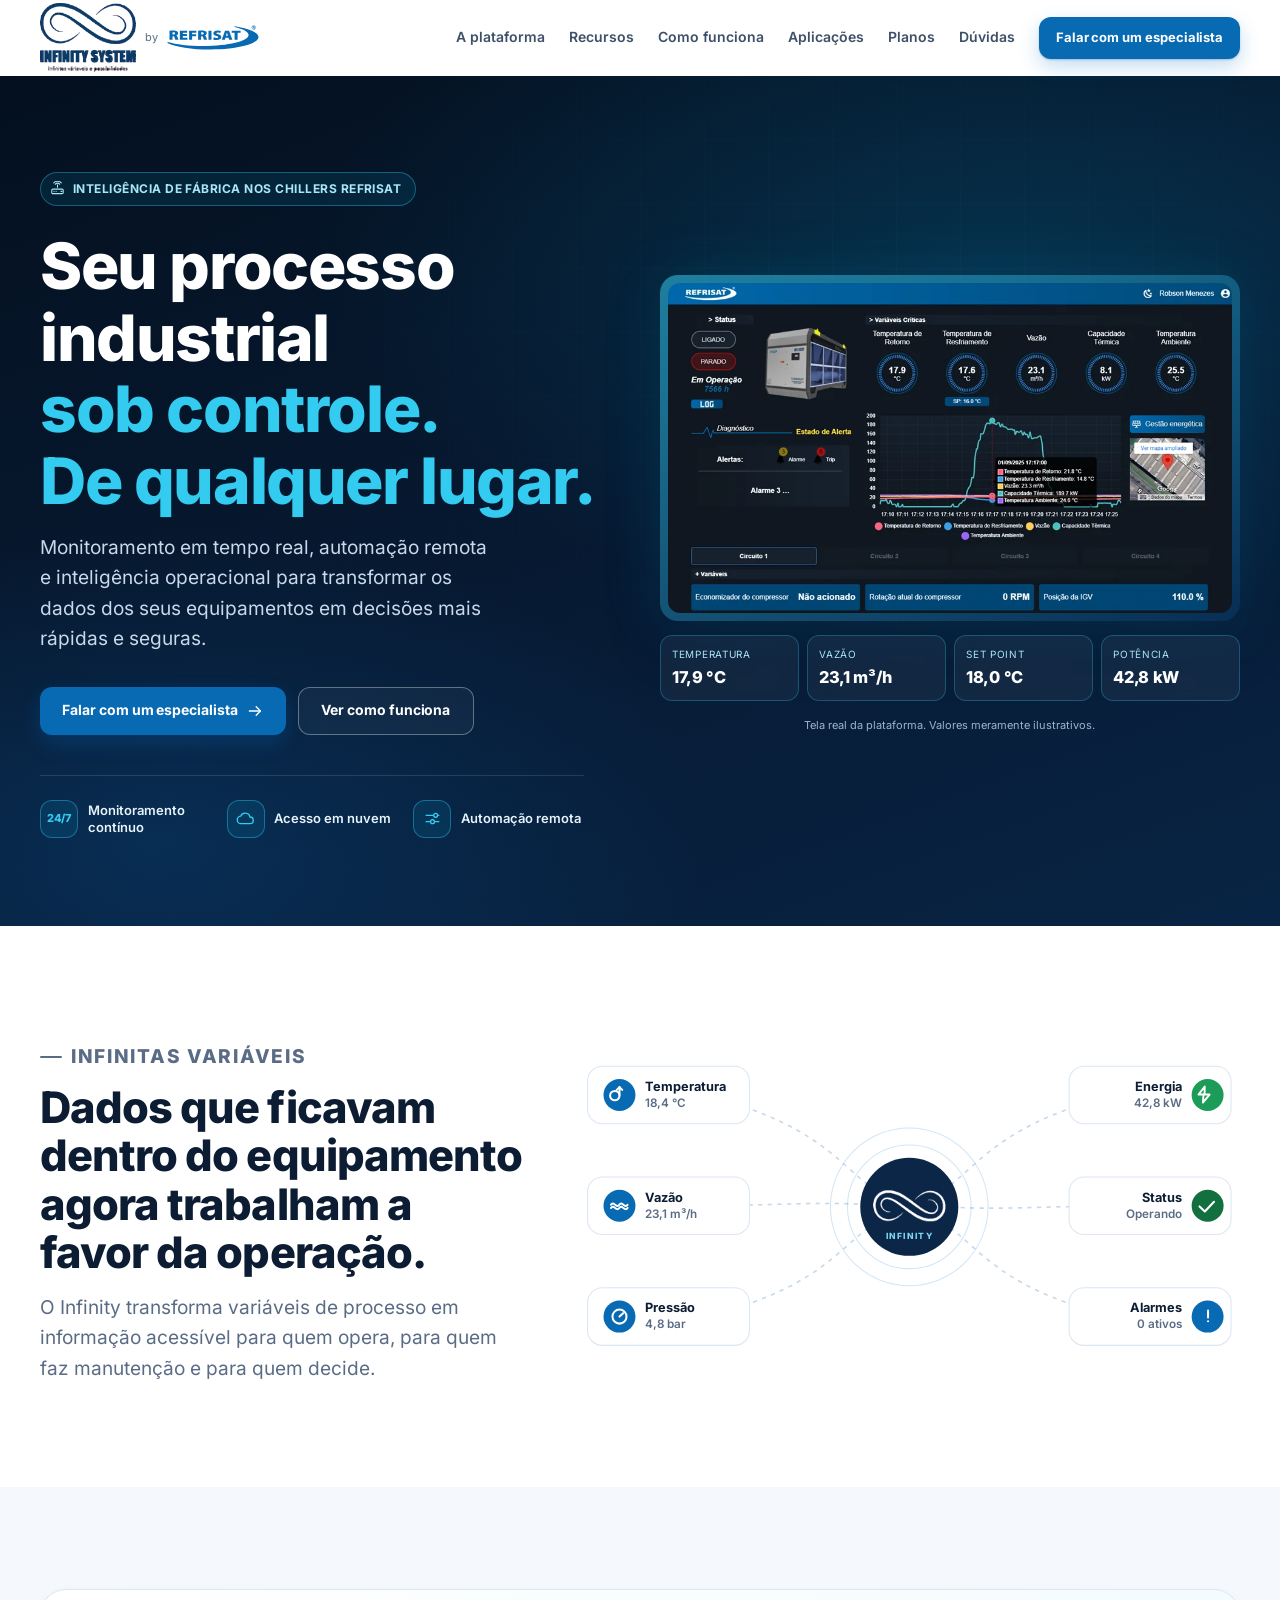
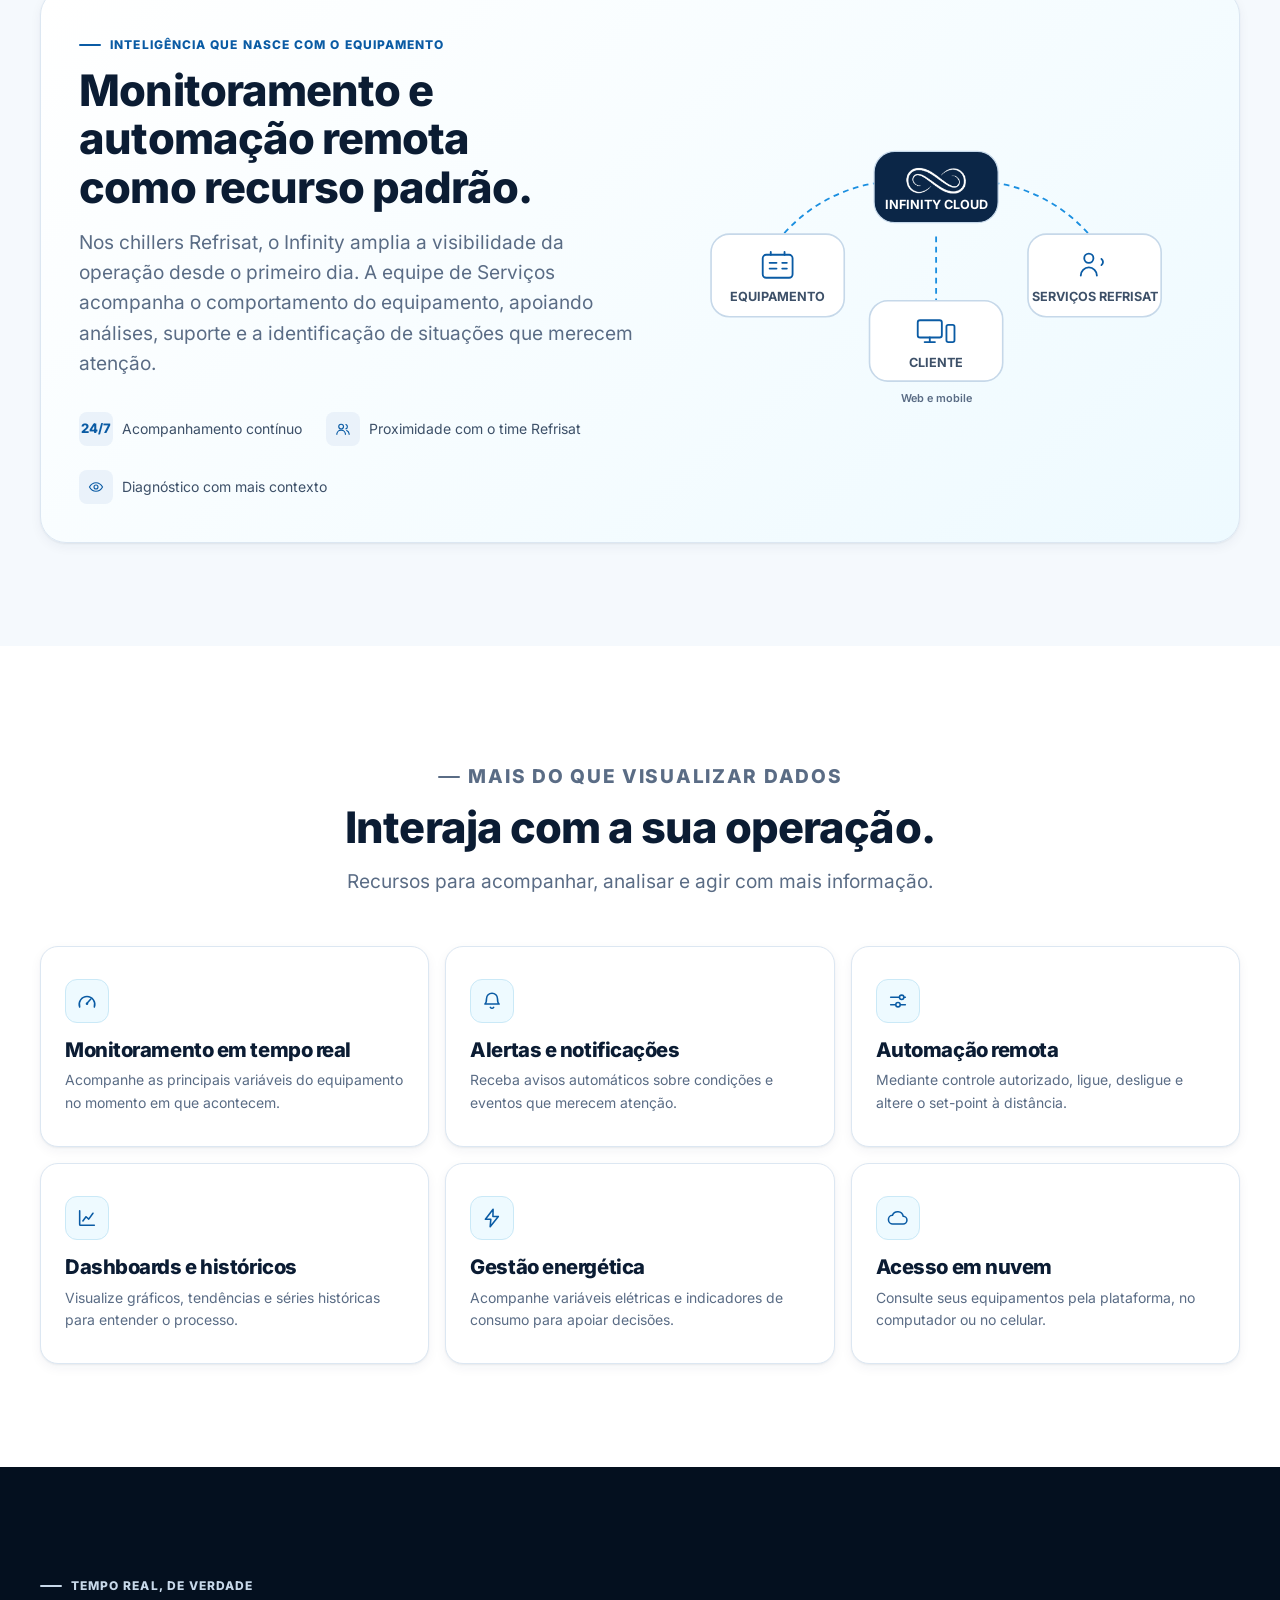
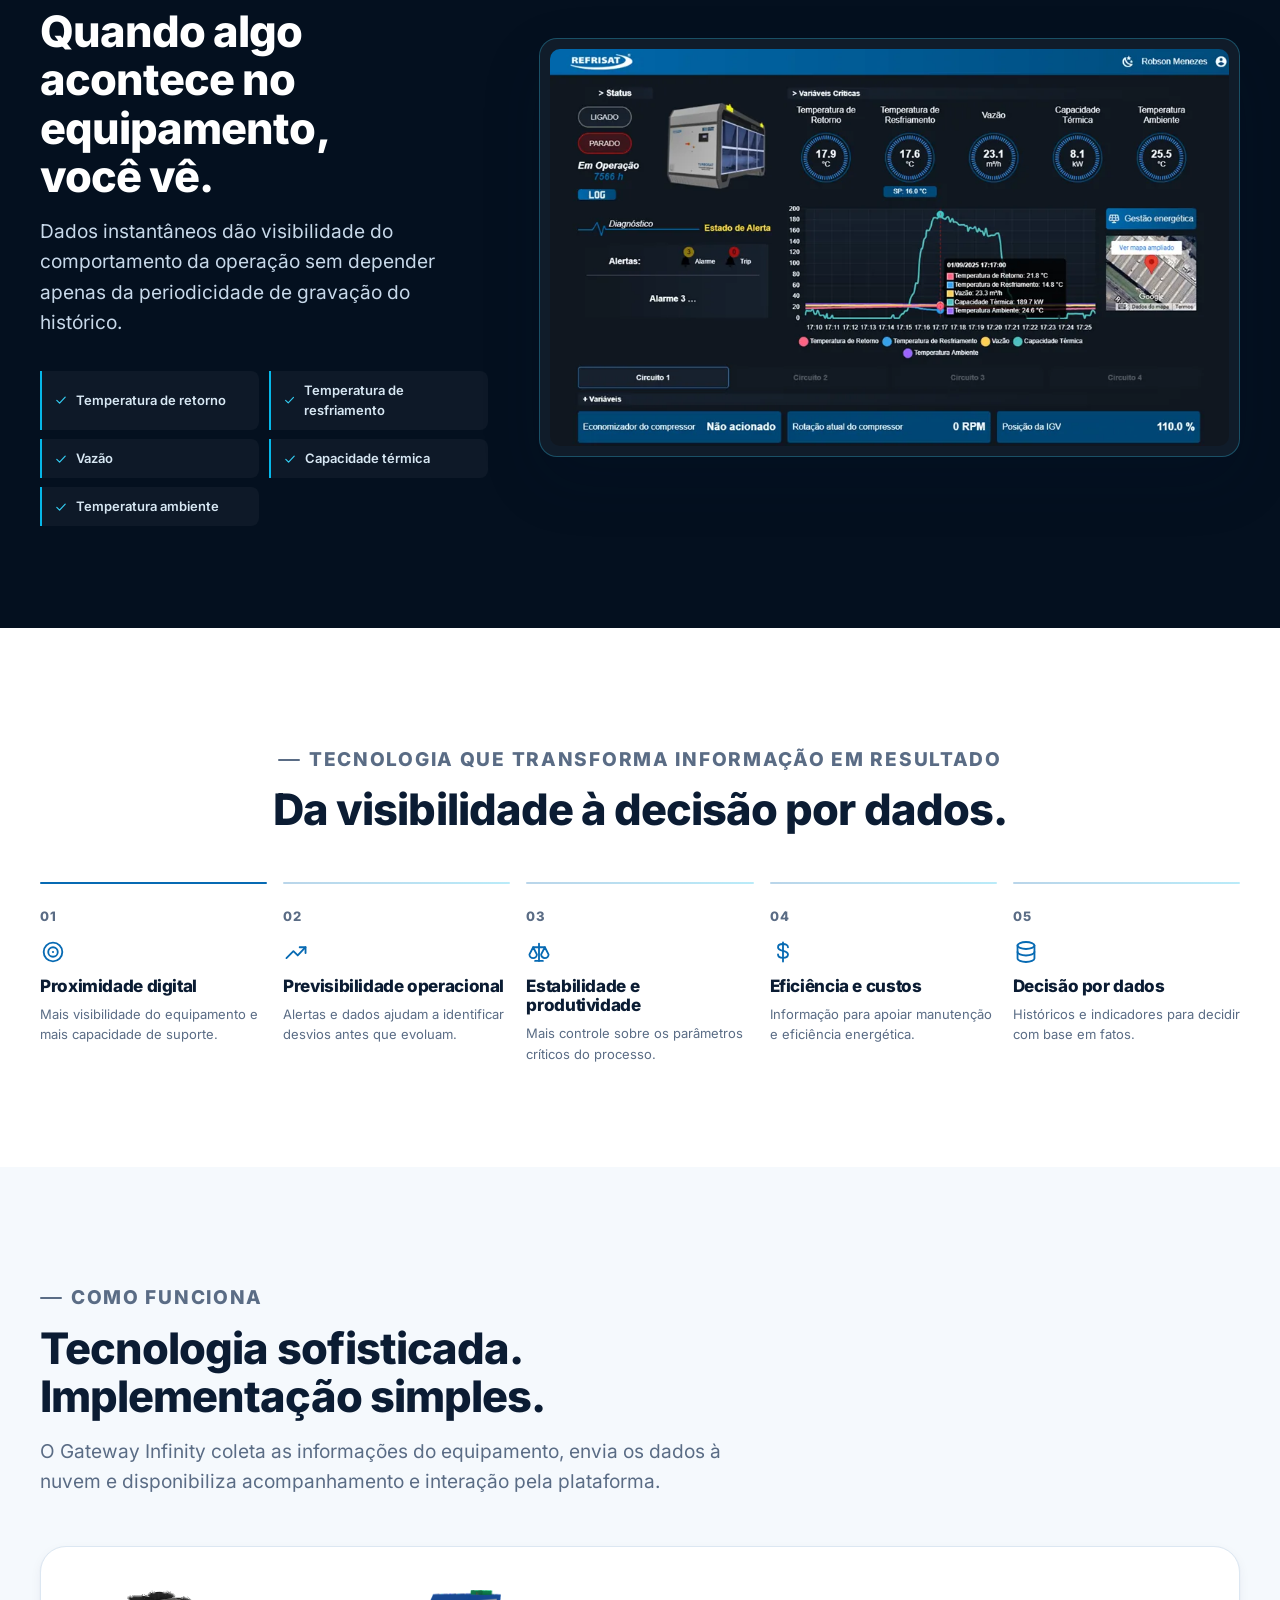
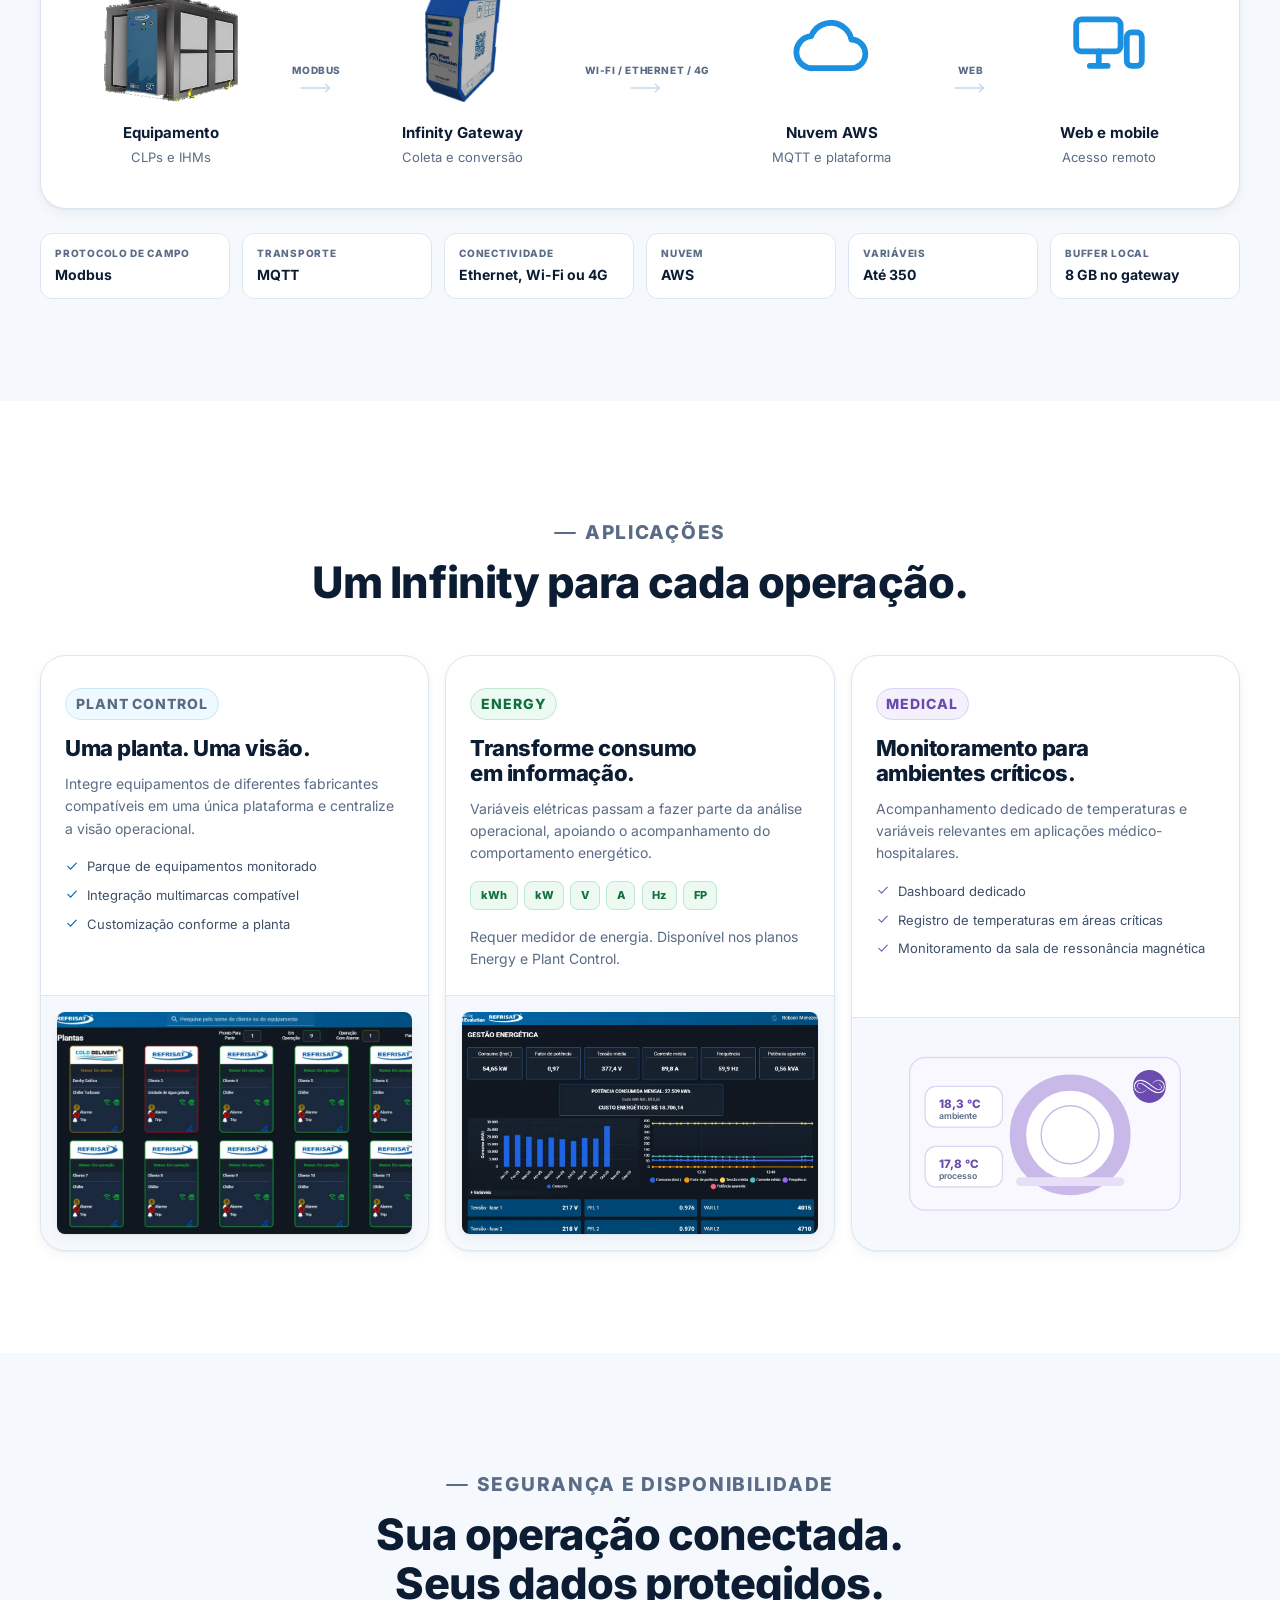
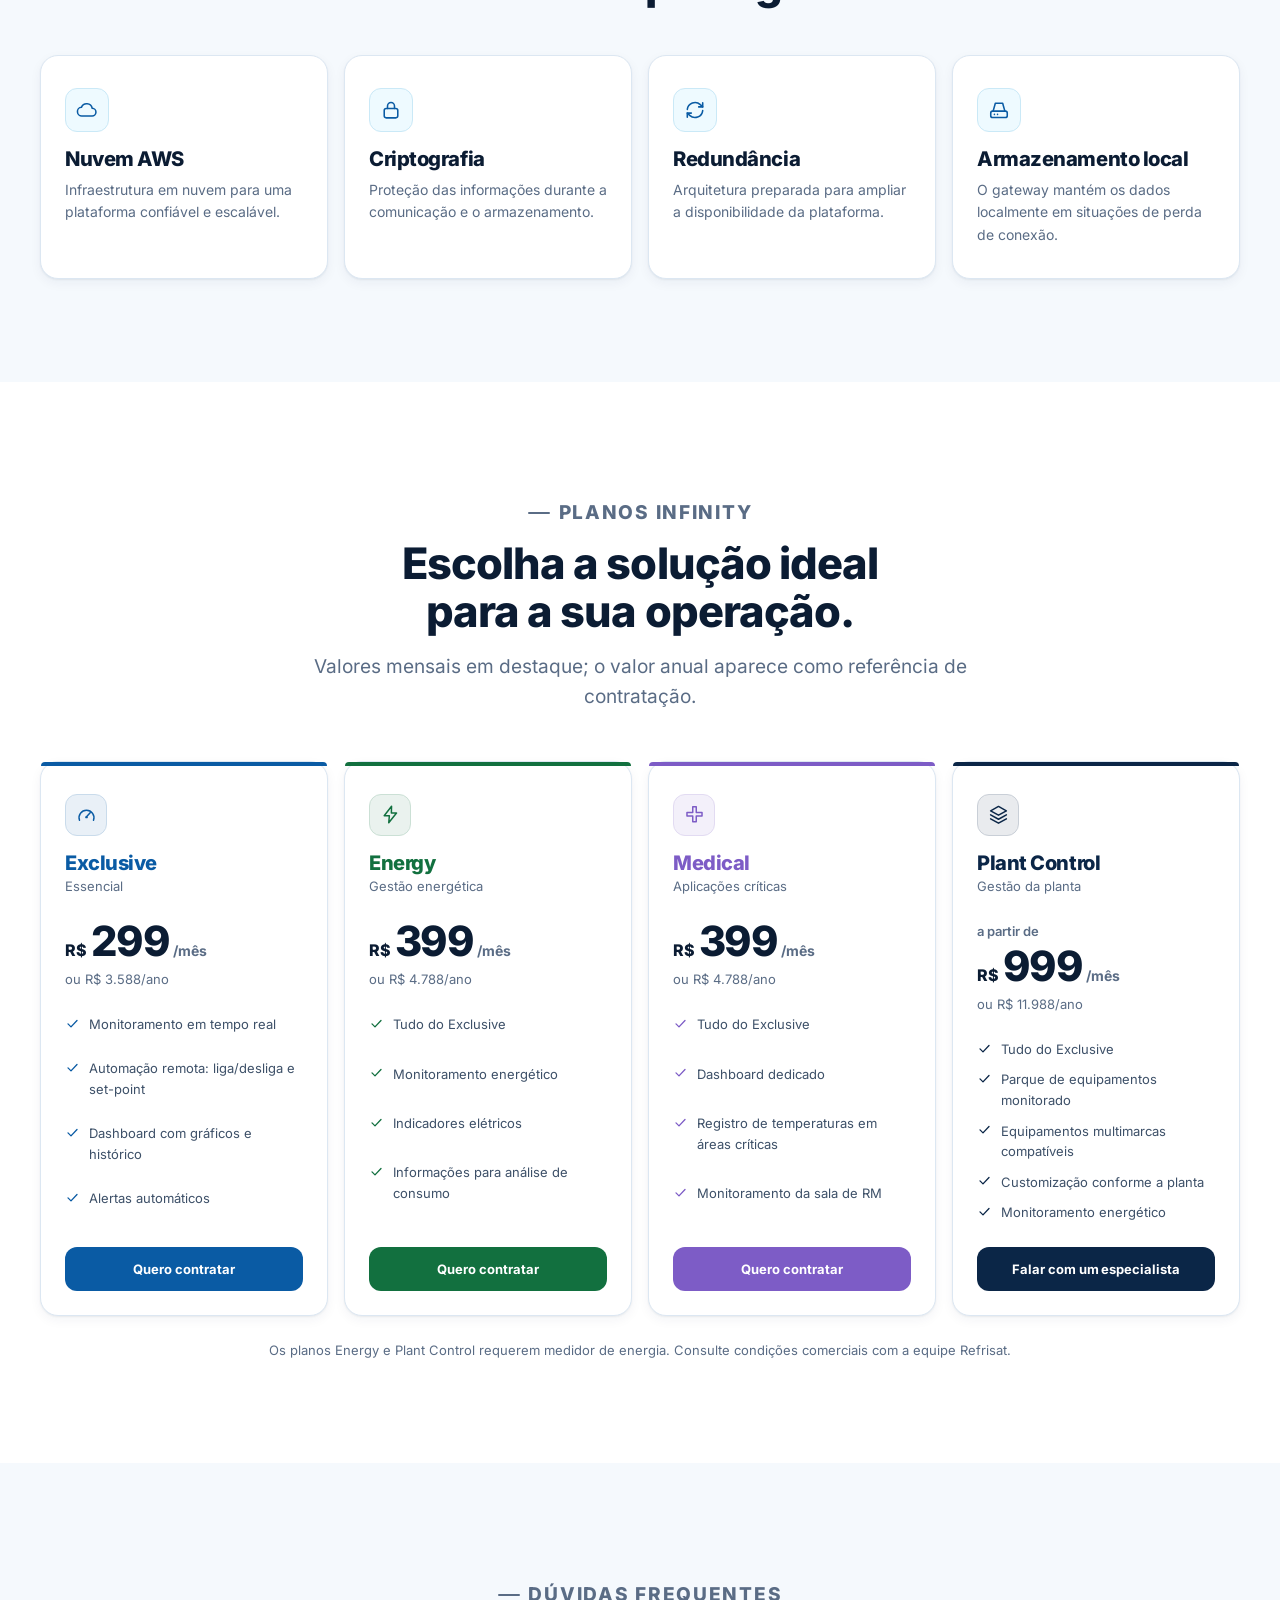
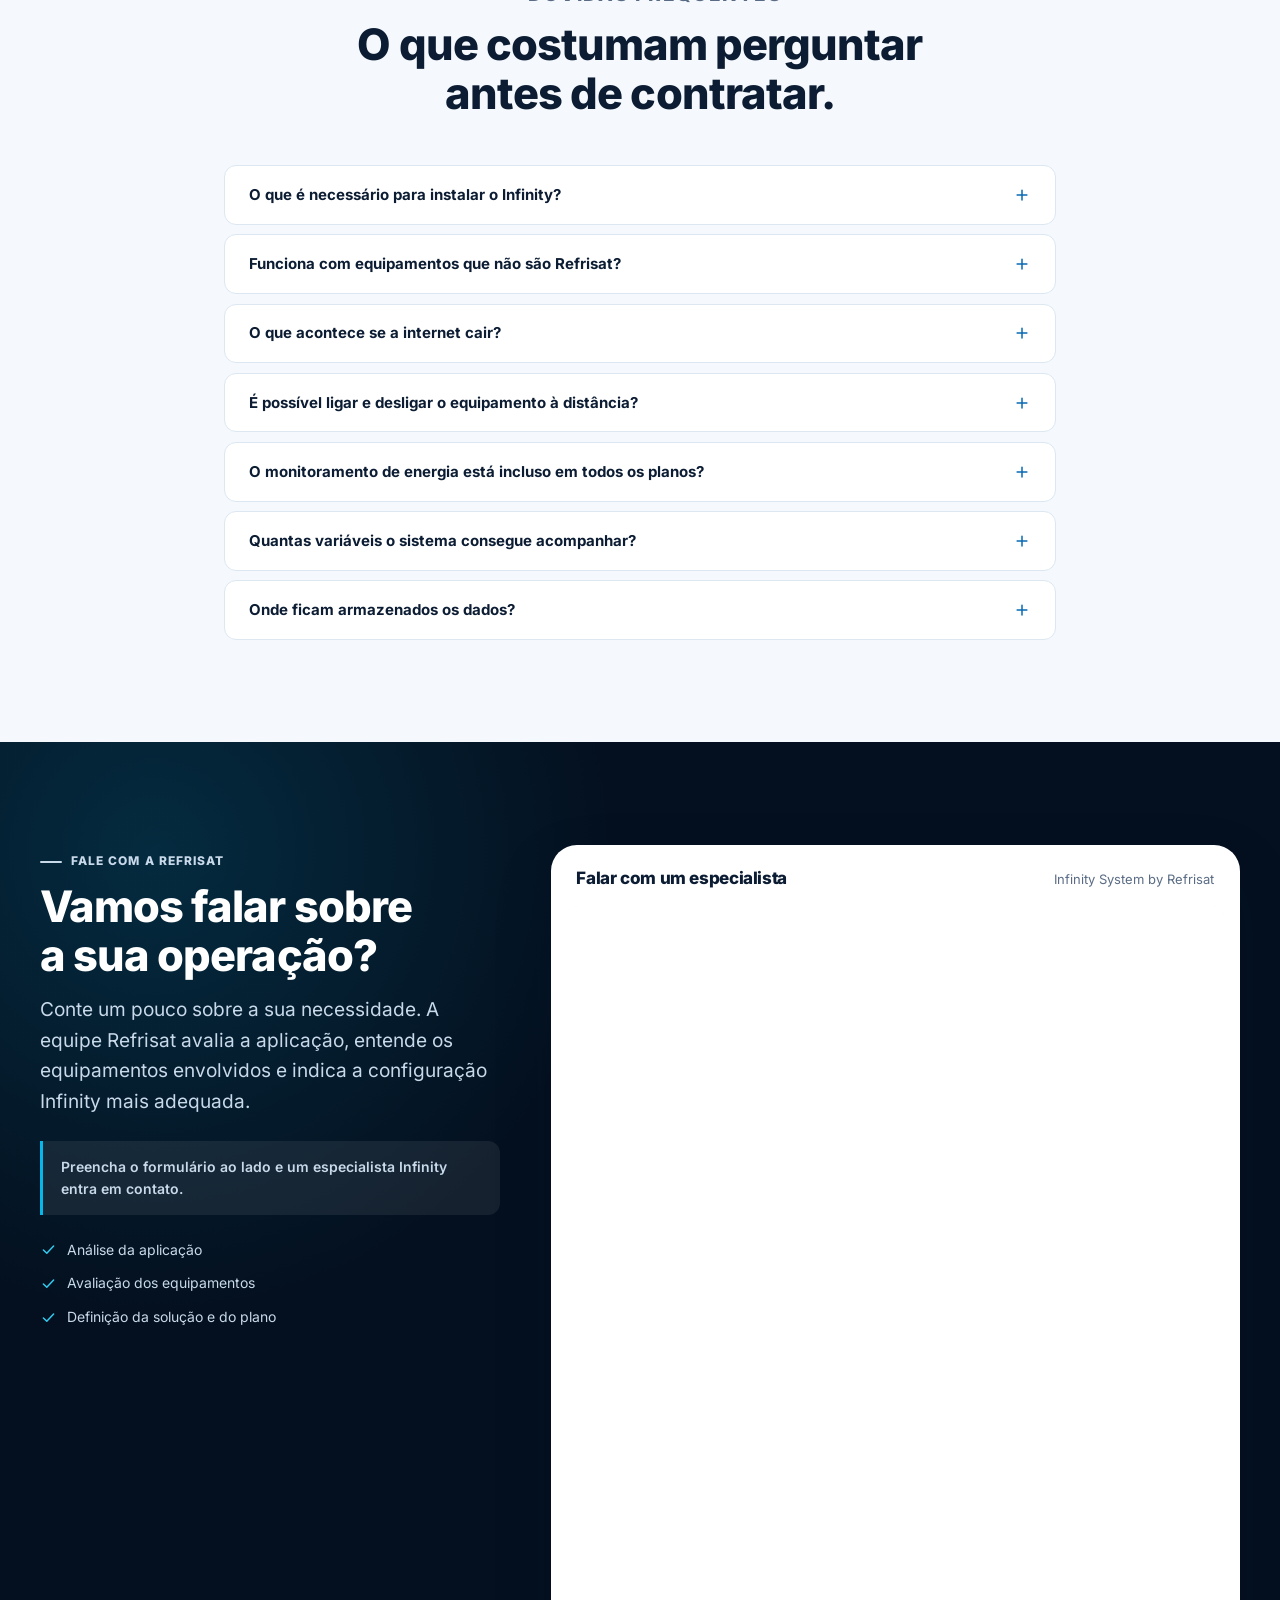
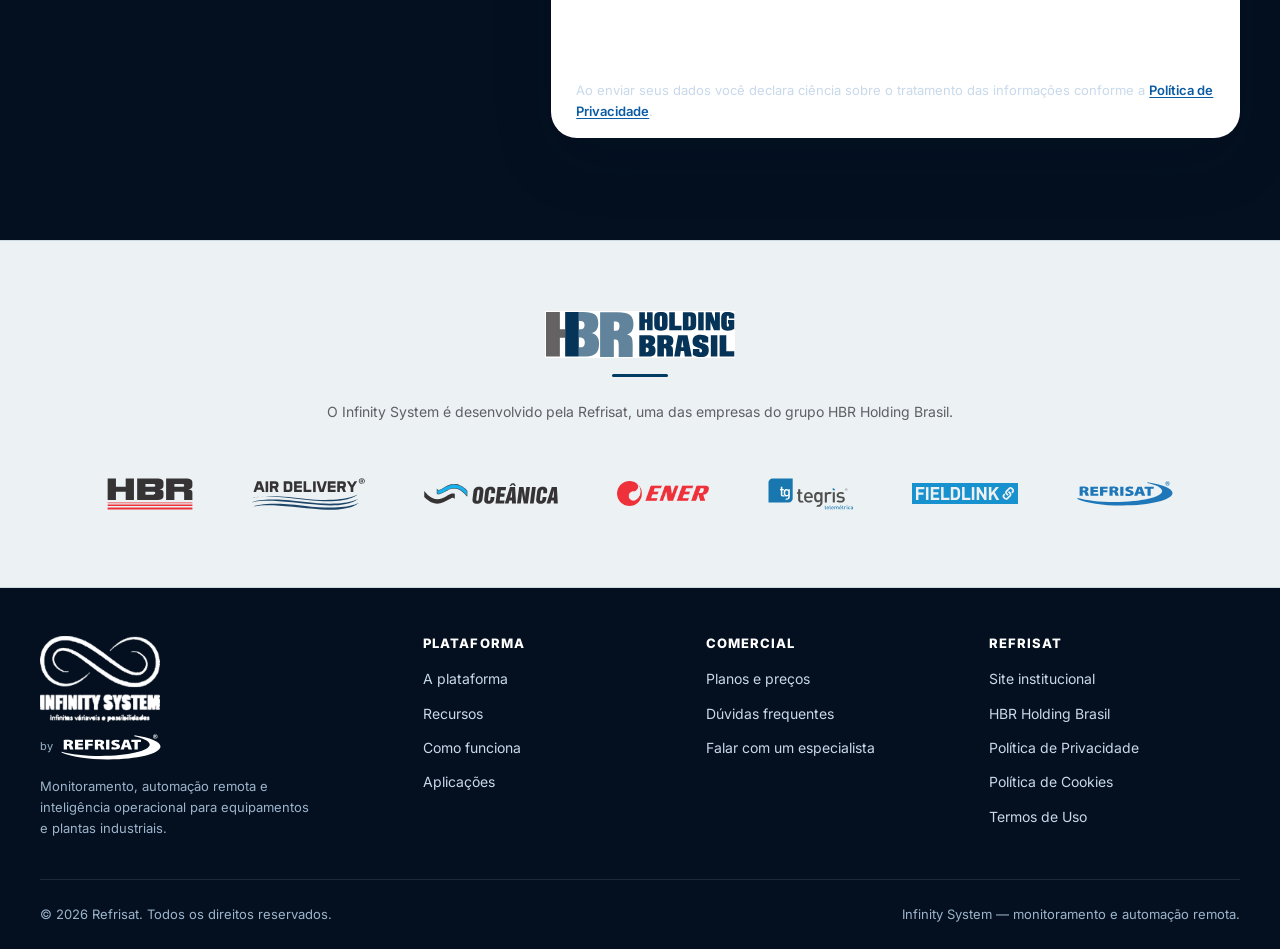
==== index.html @ ff214e85 "Deploy via Traefik: stack Portainer, Dockerfile e nginx interno Troca o deploy nginx+certbot standal" ====
<!doctype html>
<html lang="pt-BR">
<head>
<meta charset="utf-8">
<meta name="viewport" content="width=device-width, initial-scale=1">

<!-- Domínio de produção: https://goinfinity.com.br -->
<title>Infinity System | Monitoramento e automação remota — Refrisat</title>
<meta name="description" content="Monitoramento em tempo real, automação remota e gestão energética para chillers e equipamentos industriais. Planos a partir de R$ 299/mês. Infinity System by Refrisat.">
<link rel="canonical" href="https://goinfinity.com.br/">
<meta name="robots" content="index, follow, max-image-preview:large">
<meta name="theme-color" content="#04101f">

<meta property="og:type" content="website">
<meta property="og:site_name" content="Infinity System by Refrisat">
<meta property="og:locale" content="pt_BR">
<meta property="og:url" content="https://goinfinity.com.br/">
<meta property="og:title" content="Infinity System | Seu processo industrial sob controle. De qualquer lugar.">
<meta property="og:description" content="Monitoramento em tempo real, automação remota e gestão energética para chillers e equipamentos industriais.">
<meta property="og:image" content="https://goinfinity.com.br/assets/og-infinity.jpg">
<meta property="og:image:width" content="1200">
<meta property="og:image:height" content="630">
<meta property="og:image:alt" content="Plataforma Infinity System monitorando um chiller industrial Refrisat">
<meta name="twitter:card" content="summary_large_image">
<meta name="twitter:title" content="Infinity System by Refrisat">
<meta name="twitter:description" content="Seu processo industrial sob controle. De qualquer lugar.">
<meta name="twitter:image" content="https://goinfinity.com.br/assets/og-infinity.jpg">

<link rel="icon" href="assets/favicon-32.png" sizes="32x32" type="image/png">
<link rel="icon" href="assets/favicon-512.png" sizes="512x512" type="image/png">
<link rel="apple-touch-icon" href="assets/apple-touch-icon.png">

<link rel="preload" href="assets/fonts/inter-latin-wght-normal.woff2" as="font" type="font/woff2" crossorigin>
<link rel="stylesheet" href="styles.css">
</head>

<body>
<a class="skip-link" href="#conteudo">Ir para o conteúdo</a>

<!-- ============ Sprite de ícones (um único bloco, reaproveitado) ====== -->
<svg width="0" height="0" style="position:absolute" aria-hidden="true" focusable="false">
  <defs>
    <g id="ico-base" fill="none" stroke="currentColor" stroke-width="1.7" stroke-linecap="round" stroke-linejoin="round"></g>
  </defs>
  <symbol id="i-gauge" viewBox="0 0 24 24" fill="none" stroke="currentColor" stroke-width="1.7" stroke-linecap="round" stroke-linejoin="round"><path d="M4 18.5a8.5 8.5 0 1 1 16 0"/><path d="m12 14.5 4.2-4.6"/><circle cx="12" cy="15" r="1.4" fill="currentColor" stroke="none"/></symbol>
  <symbol id="i-bell" viewBox="0 0 24 24" fill="none" stroke="currentColor" stroke-width="1.7" stroke-linecap="round" stroke-linejoin="round"><path d="M6 9.5a6 6 0 0 1 12 0c0 4.6 1.8 5.8 1.8 5.8H4.2S6 14.1 6 9.5Z"/><path d="M10.2 19a2.2 2.2 0 0 0 3.6 0"/></symbol>
  <symbol id="i-sliders" viewBox="0 0 24 24" fill="none" stroke="currentColor" stroke-width="1.7" stroke-linecap="round" stroke-linejoin="round"><path d="M4 8h9M19 8h1M4 16h5M15 16h5"/><circle cx="16" cy="8" r="2.4"/><circle cx="12" cy="16" r="2.4"/></symbol>
  <symbol id="i-chart" viewBox="0 0 24 24" fill="none" stroke="currentColor" stroke-width="1.7" stroke-linecap="round" stroke-linejoin="round"><path d="M4 4v15.2a.8.8 0 0 0 .8.8H20"/><path d="m7.5 15.2 3.4-4.6 3 2.6 4.6-6.4"/></symbol>
  <symbol id="i-zap" viewBox="0 0 24 24" fill="none" stroke="currentColor" stroke-width="1.7" stroke-linecap="round" stroke-linejoin="round"><path d="M13.2 2.5 4.8 13.4h5.9l-.7 8.1 8.9-11.2h-5.9z"/></symbol>
  <symbol id="i-cloud" viewBox="0 0 24 24" fill="none" stroke="currentColor" stroke-width="1.7" stroke-linecap="round" stroke-linejoin="round"><path d="M17.4 18.5a4.2 4.2 0 0 0 .3-8.4 6.2 6.2 0 0 0-11.8-1 3.7 3.7 0 0 0 .8 9.4z"/></symbol>
  <symbol id="i-clock" viewBox="0 0 24 24" fill="none" stroke="currentColor" stroke-width="1.7" stroke-linecap="round" stroke-linejoin="round"><circle cx="12" cy="12" r="8.6"/><path d="M12 7.2V12l3.2 1.9"/></symbol>
  <symbol id="i-shield" viewBox="0 0 24 24" fill="none" stroke="currentColor" stroke-width="1.7" stroke-linecap="round" stroke-linejoin="round"><path d="M12 2.8 4.8 5.9v5.6c0 4.4 3 7.8 7.2 9.7 4.2-1.9 7.2-5.3 7.2-9.7V5.9z"/></symbol>
  <symbol id="i-lock" viewBox="0 0 24 24" fill="none" stroke="currentColor" stroke-width="1.7" stroke-linecap="round" stroke-linejoin="round"><rect x="4.6" y="10.4" width="14.8" height="10.2" rx="2.2"/><path d="M8.2 10.4V7.6a3.8 3.8 0 0 1 7.6 0v2.8"/></symbol>
  <symbol id="i-sync" viewBox="0 0 24 24" fill="none" stroke="currentColor" stroke-width="1.7" stroke-linecap="round" stroke-linejoin="round"><path d="M3.6 11.4a8.4 8.4 0 0 1 14.2-5.2l2.6 2.4"/><path d="M20.4 4.2v4.4H16"/><path d="M20.4 12.6a8.4 8.4 0 0 1-14.2 5.2l-2.6-2.4"/><path d="M3.6 19.8v-4.4H8"/></symbol>
  <symbol id="i-drive" viewBox="0 0 24 24" fill="none" stroke="currentColor" stroke-width="1.7" stroke-linecap="round" stroke-linejoin="round"><rect x="3" y="13.2" width="18" height="7" rx="2"/><path d="M5.6 13.2 8 4.6h8l2.4 8.6"/><path d="M7 16.8h.02M10.4 16.8h.02"/></symbol>
  <symbol id="i-check" viewBox="0 0 24 24" fill="none" stroke="currentColor" stroke-width="2.1" stroke-linecap="round" stroke-linejoin="round"><path d="m4.8 12.6 4.8 4.8 9.6-10.2"/></symbol>
  <symbol id="i-plus" viewBox="0 0 24 24" fill="none" stroke="currentColor" stroke-width="2" stroke-linecap="round"><path d="M12 5.5v13M5.5 12h13"/></symbol>
  <symbol id="i-arrow" viewBox="0 0 24 24" fill="none" stroke="currentColor" stroke-width="1.8" stroke-linecap="round" stroke-linejoin="round"><path d="M4.5 12H19"/><path d="m13.6 6.4 5.6 5.6-5.6 5.6"/></symbol>
  <symbol id="i-layers" viewBox="0 0 24 24" fill="none" stroke="currentColor" stroke-width="1.7" stroke-linecap="round" stroke-linejoin="round"><path d="m12 2.8 9 5-9 5-9-5z"/><path d="m3 12.4 9 5 9-5"/><path d="m3 16.9 9 5 9-5"/></symbol>
  <symbol id="i-cross" viewBox="0 0 24 24" fill="none" stroke="currentColor" stroke-width="1.7" stroke-linecap="round" stroke-linejoin="round"><path d="M10 3.2h4v6.6h6.6v4H14v6.6h-4v-6.6H3.4v-4H10z"/></symbol>
  <symbol id="i-target" viewBox="0 0 24 24" fill="none" stroke="currentColor" stroke-width="1.7" stroke-linecap="round" stroke-linejoin="round"><circle cx="12" cy="12" r="8.6"/><circle cx="12" cy="12" r="4.4"/><circle cx="12" cy="12" r="1" fill="currentColor" stroke="none"/></symbol>
  <symbol id="i-trend" viewBox="0 0 24 24" fill="none" stroke="currentColor" stroke-width="1.7" stroke-linecap="round" stroke-linejoin="round"><path d="m3.2 17.6 6.4-6.4 4 4 7.2-7.6"/><path d="M15.4 7.6h5.4V13"/></symbol>
  <symbol id="i-scale" viewBox="0 0 24 24" fill="none" stroke="currentColor" stroke-width="1.7" stroke-linecap="round" stroke-linejoin="round"><path d="M12 4.2v16"/><path d="M6.6 7.6h10.8"/><path d="M8.4 20.2h7.2"/><path d="m6.6 7.6-3.4 6.6a3.4 3.4 0 0 0 6.8 0z"/><path d="m17.4 7.6-3.4 6.6a3.4 3.4 0 0 0 6.8 0z"/></symbol>
  <symbol id="i-money" viewBox="0 0 24 24" fill="none" stroke="currentColor" stroke-width="1.7" stroke-linecap="round" stroke-linejoin="round"><path d="M12 3.2v17.6"/><path d="M16.6 7.6c0-1.9-2.1-3-4.6-3S7.4 5.7 7.4 7.6s2.1 2.7 4.6 3.3 4.6 1.4 4.6 3.4-2.1 3.1-4.6 3.1-4.6-1.2-4.6-3.1"/></symbol>
  <symbol id="i-database" viewBox="0 0 24 24" fill="none" stroke="currentColor" stroke-width="1.7" stroke-linecap="round" stroke-linejoin="round"><ellipse cx="12" cy="6" rx="7.8" ry="3.2"/><path d="M4.2 6v12c0 1.8 3.5 3.2 7.8 3.2s7.8-1.4 7.8-3.2V6"/><path d="M4.2 12c0 1.8 3.5 3.2 7.8 3.2s7.8-1.4 7.8-3.2"/></symbol>
  <symbol id="i-cpu" viewBox="0 0 24 24" fill="none" stroke="currentColor" stroke-width="1.7" stroke-linecap="round" stroke-linejoin="round"><rect x="6.4" y="6.4" width="11.2" height="11.2" rx="2.2"/><rect x="10" y="10" width="4" height="4" rx="1"/><path d="M9.2 2.8v3.6M14.8 2.8v3.6M9.2 17.6v3.6M14.8 17.6v3.6M2.8 9.2h3.6M2.8 14.8h3.6M17.6 9.2h3.6M17.6 14.8h3.6"/></symbol>
  <symbol id="i-monitor" viewBox="0 0 24 24" fill="none" stroke="currentColor" stroke-width="1.7" stroke-linecap="round" stroke-linejoin="round"><rect x="2.4" y="4.2" width="13" height="9.4" rx="1.6"/><path d="M6.4 17.8h5.2M9 13.6v4.2"/><rect x="17.2" y="8" width="4.4" height="9.8" rx="1.4"/></symbol>
  <symbol id="i-users" viewBox="0 0 24 24" fill="none" stroke="currentColor" stroke-width="1.7" stroke-linecap="round" stroke-linejoin="round"><circle cx="9.2" cy="8.4" r="3.6"/><path d="M2.8 20a6.4 6.4 0 0 1 12.8 0"/><path d="M16.4 5.2a3.6 3.6 0 0 1 0 6.6"/><path d="M17.6 14.4A6.4 6.4 0 0 1 21.2 20"/></symbol>
  <symbol id="i-eye" viewBox="0 0 24 24" fill="none" stroke="currentColor" stroke-width="1.7" stroke-linecap="round" stroke-linejoin="round"><path d="M2.2 12S5.8 5.6 12 5.6 21.8 12 21.8 12 18.2 18.4 12 18.4 2.2 12 2.2 12Z"/><circle cx="12" cy="12" r="3"/></symbol>
  <symbol id="i-mail" viewBox="0 0 24 24" fill="none" stroke="currentColor" stroke-width="1.7" stroke-linecap="round" stroke-linejoin="round"><rect x="2.8" y="5" width="18.4" height="14" rx="2.2"/><path d="m3.6 7 8.4 6 8.4-6"/></symbol>
  <symbol id="i-router" viewBox="0 0 24 24" fill="none" stroke="currentColor" stroke-width="1.7" stroke-linecap="round" stroke-linejoin="round"><rect x="2.8" y="13" width="18.4" height="7.2" rx="2"/><path d="M6.4 16.6h.02M9.8 16.6h.02"/><path d="M17.6 16.6h1.4"/><path d="M12 10V6.2"/><path d="M8.4 5.2a5.2 5.2 0 0 1 7.2 0"/><path d="M6 2.9a8.6 8.6 0 0 1 12 0"/></symbol>
</svg>

<!-- ============ Header ============================================== -->
<header class="site-header" id="topo">
  <div class="container header-inner">
    <a class="brand" href="#topo" aria-label="Infinity System by Refrisat — início">
      <picture>
        <source srcset="assets/infinity-logo.webp" type="image/webp">
        <img class="brand-mark" src="assets/infinity-logo.png" width="104" height="75" alt="Infinity System">
      </picture>
      <span class="brand-by">by</span>
      <img class="brand-refrisat" src="assets/refrisat.svg" width="96" height="25" alt="Refrisat">
    </a>

    <button class="nav-toggle" type="button" aria-controls="menu" aria-expanded="false">
      <span></span><span class="sr-only">Abrir menu de navegação</span>
    </button>

    <nav class="main-nav" id="menu" aria-label="Navegação principal">
      <ul>
        <li><a href="#plataforma">A plataforma</a></li>
        <li><a href="#recursos">Recursos</a></li>
        <li><a href="#como-funciona">Como funciona</a></li>
        <li><a href="#aplicacoes">Aplicações</a></li>
        <li><a href="#planos">Planos</a></li>
        <li><a href="#duvidas">Dúvidas</a></li>
        <li class="mobile-cta"><a class="btn btn-primary btn-block js-cta" data-cta="menu_mobile" href="#contato">Falar com um especialista</a></li>
      </ul>
    </nav>

    <a class="btn btn-primary header-cta js-cta" data-cta="header" href="#contato">Falar com um especialista</a>
  </div>
</header>

<main id="conteudo">

  <!-- ============ Hero ============================================== -->
  <section class="hero">
    <div class="container hero-grid">
      <div class="hero-copy reveal">
        <p class="hero-pill"><svg aria-hidden="true"><use href="#i-router"></use></svg> Inteligência de fábrica nos chillers Refrisat</p>
        <h1>Seu processo industrial <em>sob controle.<br>De qualquer lugar.</em></h1>
        <p class="hero-lead">Monitoramento em tempo real, automação remota e inteligência operacional para transformar os dados dos seus equipamentos em decisões mais rápidas e seguras.</p>
        <div class="hero-actions">
          <a class="btn btn-primary js-cta" data-cta="hero_principal" href="#contato">Falar com um especialista <svg aria-hidden="true"><use href="#i-arrow"></use></svg></a>
          <a class="btn btn-ghost-light" href="#plataforma">Ver como funciona</a>
        </div>
        <ul class="hero-proof">
          <li><span class="proof-ico"><span>24/7</span></span> Monitoramento contínuo</li>
          <li><span class="proof-ico"><svg aria-hidden="true"><use href="#i-cloud"></use></svg></span> Acesso em nuvem</li>
          <li><span class="proof-ico"><svg aria-hidden="true"><use href="#i-sliders"></use></svg></span> Automação remota</li>
        </ul>
      </div>

      <div class="hero-stage reveal">
        <div class="hero-screen">
          <picture>
            <source srcset="assets/dashboard-main.webp" type="image/webp">
            <img src="assets/dashboard-main.jpg" width="930" height="544" fetchpriority="high" decoding="async"
                 alt="Painel do Infinity System exibindo status do chiller, variáveis críticas de temperatura e vazão, gráfico de tendência e lista de alertas">
          </picture>
        </div>
        <dl class="hero-readouts">
          <div class="readout"><dt>Temperatura</dt><dd>17,9 °C</dd></div>
          <div class="readout"><dt>Vazão</dt><dd>23,1 m³/h</dd></div>
          <div class="readout"><dt>Set point</dt><dd>18,0 °C</dd></div>
          <div class="readout"><dt>Potência</dt><dd>42,8 kW</dd></div>
        </dl>
        <p class="hero-caption">Tela real da plataforma. Valores meramente ilustrativos.</p>
      </div>
    </div>
  </section>

  <!-- ============ Variáveis ========================================= -->
  <section class="section" id="plataforma">
    <div class="container vars-grid">
      <div class="reveal">
        <div class="sec-head" style="margin-bottom:0">
          <p class="eyebrow">Infinitas variáveis</p>
          <h2>Dados que ficavam dentro do equipamento agora trabalham a favor da operação.</h2>
          <p>O Infinity transforma variáveis de processo em informação acessível para quem opera, para quem faz manutenção e para quem decide.</p>
        </div>
      </div>

      <div class="reveal">
        <!-- Em telas estreitas o diagrama vira lista: o SVG ficaria ilegível. -->
        <ul class="var-list">
          <li><span class="var-dot"><svg aria-hidden="true"><use href="#i-gauge"></use></svg></span><b>Temperatura</b><small>18,4 °C</small></li>
          <li><span class="var-dot"><svg aria-hidden="true"><use href="#i-sync"></use></svg></span><b>Vazão</b><small>23,1 m³/h</small></li>
          <li><span class="var-dot"><svg aria-hidden="true"><use href="#i-clock"></use></svg></span><b>Pressão</b><small>4,8 bar</small></li>
          <li><span class="var-dot is-energy"><svg aria-hidden="true"><use href="#i-zap"></use></svg></span><b>Energia</b><small>42,8 kW</small></li>
          <li><span class="var-dot is-ok"><svg aria-hidden="true"><use href="#i-check"></use></svg></span><b>Status</b><small>Operando</small></li>
          <li><span class="var-dot"><svg aria-hidden="true"><use href="#i-bell"></use></svg></span><b>Alarmes</b><small>0 ativos</small></li>
        </ul>

        <svg class="var-map" viewBox="0 0 620 330" role="img"
             aria-label="Diagrama: temperatura, vazão, pressão, energia, status e alarmes convergindo para a plataforma Infinity">
          <g class="link">
            <path d="M120 62 C 240 92 250 140 292 158"/>
            <path d="M96 165 C 190 165 230 160 288 165"/>
            <path d="M120 268 C 240 240 250 190 292 174"/>
            <path d="M500 62 C 380 92 370 140 328 158"/>
            <path d="M524 165 C 430 165 390 170 332 165"/>
            <path d="M500 268 C 380 240 370 190 328 174"/>
          </g>

          <circle class="core-ring" cx="310" cy="166" r="74" stroke-width="1"/>
          <circle class="core-ring" cx="310" cy="166" r="58" stroke-width="1"/>
          <circle cx="310" cy="166" r="46" fill="#0b2647"/>
          <image href="assets/infinity-mark-light.png" x="276" y="150" width="68" height="30"/>
          <text x="310" y="196" text-anchor="middle" font-size="8" font-weight="800" letter-spacing="1.2" fill="#7fd6f2">INFINITY</text>

          <!-- Coluna esquerda -->
          <g>
            <rect class="chip-bg" x="8" y="34" width="152" height="54" rx="14"/>
            <circle class="var-badge" cx="38" cy="61" r="15"/>
            <g class="var-badge-ico" transform="translate(29,52)"><path d="M9 1.5v7.5"/><path d="M6.4 4.2 9 1.6l2.6 2.6"/><path d="M4.6 11.6a4.4 4.4 0 1 0 8.8 0 4.4 4.4 0 0 0-8.8 0Z" transform="translate(-4.4,-2)"/></g>
            <text class="chip-name" x="62" y="57">Temperatura</text>
            <text class="chip-val"  x="62" y="72">18,4 °C</text>
          </g>
          <g>
            <rect class="chip-bg" x="8" y="138" width="152" height="54" rx="14"/>
            <circle class="var-badge" cx="38" cy="165" r="15"/>
            <g class="var-badge-ico" transform="translate(30,158)"><path d="M0 8c2.6-4 5.2 4 7.8 0s5.2 4 7.8 0" transform="translate(0,-2)"/><path d="M0 12c2.6-4 5.2 4 7.8 0s5.2 4 7.8 0" transform="translate(0,-3)"/></g>
            <text class="chip-name" x="62" y="161">Vazão</text>
            <text class="chip-val"  x="62" y="176">23,1 m³/h</text>
          </g>
          <g>
            <rect class="chip-bg" x="8" y="242" width="152" height="54" rx="14"/>
            <circle class="var-badge" cx="38" cy="269" r="15"/>
            <g class="var-badge-ico" transform="translate(30,261)"><circle cx="8" cy="8" r="6.6"/><path d="M8 8 11.4 4.8"/></g>
            <text class="chip-name" x="62" y="265">Pressão</text>
            <text class="chip-val"  x="62" y="280">4,8 bar</text>
          </g>

          <!-- Coluna direita -->
          <g>
            <rect class="chip-bg" x="460" y="34" width="152" height="54" rx="14"/>
            <circle class="var-badge is-energy" cx="590" cy="61" r="15"/>
            <g class="var-badge-ico" transform="translate(583,53)"><path d="M8.2 0 2 8h5l-.6 8L13 8H8z" transform="translate(-3.5,0) scale(.95)"/></g>
            <text class="chip-name" x="566" y="57" text-anchor="end">Energia</text>
            <text class="chip-val"  x="566" y="72" text-anchor="end">42,8 kW</text>
          </g>
          <g>
            <rect class="chip-bg" x="460" y="138" width="152" height="54" rx="14"/>
            <circle class="var-badge is-ok" cx="590" cy="165" r="15"/>
            <g class="var-badge-ico" transform="translate(583,158)"><path d="M0 7.6 5 12.4 13.6 3.2" transform="translate(-.6,0)"/></g>
            <text class="chip-name" x="566" y="161" text-anchor="end">Status</text>
            <text class="chip-val"  x="566" y="176" text-anchor="end">Operando</text>
          </g>
          <g>
            <rect class="chip-bg" x="460" y="242" width="152" height="54" rx="14"/>
            <circle class="var-badge" cx="590" cy="269" r="15"/>
            <g class="var-badge-ico" transform="translate(583,261)"><path d="M7.4 2.4v6.4"/><path d="M7.4 12.4h.02"/></g>
            <text class="chip-name" x="566" y="265" text-anchor="end">Alarmes</text>
            <text class="chip-val"  x="566" y="280" text-anchor="end">0 ativos</text>
          </g>
        </svg>
      </div>
    </div>
  </section>

  <!-- ============ Proximidade ======================================= -->
  <section class="section section-tint">
    <div class="container">
      <div class="prox-card reveal">
        <div>
          <p class="eyebrow">Inteligência que nasce com o equipamento</p>
          <h2 style="font-size:var(--fs-h2)">Monitoramento e automação remota como recurso padrão.</h2>
          <p style="margin-top:var(--sp-4); color:var(--ink-3); font-size:var(--fs-lead)">Nos chillers Refrisat, o Infinity amplia a visibilidade da operação desde o primeiro dia. A equipe de Serviços acompanha o comportamento do equipamento, apoiando análises, suporte e a identificação de situações que merecem atenção.</p>
          <div class="prox-stats">
            <div><b>24/7</b> Acompanhamento contínuo</div>
            <div><b><svg aria-hidden="true"><use href="#i-users"></use></svg></b> Proximidade com o time Refrisat</div>
            <div><b><svg aria-hidden="true"><use href="#i-eye"></use></svg></b> Diagnóstico com mais contexto</div>
          </div>
        </div>

        <div class="prox-media">
          <svg class="prox-flow" viewBox="0 0 460 260" role="img"
               aria-label="Diagrama: o equipamento envia dados para a nuvem Infinity, que é acessada pelo cliente e pela equipe de serviços da Refrisat">
            <path class="wire" d="M92 108 C 130 60 190 48 222 62"/>
            <path class="wire" d="M368 108 C 330 60 270 48 238 62"/>
            <path class="wire" d="M230 104 L 230 160"/>

            <!-- Equipamento -->
            <rect class="node" x="34" y="102" width="116" height="72" rx="16" stroke-width="1.4"/>
            <g transform="translate(78,116)" fill="none" stroke="#0a5ba4" stroke-width="1.6" stroke-linecap="round" stroke-linejoin="round">
              <rect x="1" y="4" width="26" height="20" rx="3"/><path d="M8 4V1.5M20 4V1.5M7 11h6M7 16h6M18 11h4M18 16h4"/>
            </g>
            <text class="label" x="92" y="160">EQUIPAMENTO</text>

            <!-- Nuvem -->
            <rect class="node node-dark" x="176" y="30" width="108" height="62" rx="18" stroke="none"/>
            <image href="assets/infinity-mark-light.png" x="204" y="44" width="52" height="23"/>
            <text class="label label-light" x="230" y="80">INFINITY CLOUD</text>

            <!-- Serviços -->
            <rect class="node" x="310" y="102" width="116" height="72" rx="16" stroke-width="1.4"/>
            <g transform="translate(354,116)" fill="none" stroke="#0a5ba4" stroke-width="1.6" stroke-linecap="round" stroke-linejoin="round">
              <circle cx="9" cy="7" r="4"/><path d="M2 22a7 7 0 0 1 14 0"/><path d="M20 7.6a3.4 3.4 0 0 1 0 5.4"/>
            </g>
            <text class="label" x="368" y="160">SERVIÇOS REFRISAT</text>

            <!-- Cliente -->
            <rect class="node" x="172" y="160" width="116" height="70" rx="16" stroke-width="1.4"/>
            <g transform="translate(214,176)" fill="none" stroke="#0a5ba4" stroke-width="1.6" stroke-linecap="round" stroke-linejoin="round">
              <rect x="0" y="1" width="21" height="15" rx="2"/><path d="M6 20h9M10.5 16v4"/><rect x="25" y="5" width="7" height="15" rx="1.6"/>
            </g>
            <text class="label" x="230" y="218">CLIENTE</text>
            <text class="sub"   x="230" y="248">Web e mobile</text>
          </svg>
        </div>
      </div>
    </div>
  </section>

  <!-- ============ Recursos ========================================== -->
  <section class="section" id="recursos">
    <div class="container">
      <div class="sec-head is-center reveal">
        <p class="eyebrow">Mais do que visualizar dados</p>
        <h2>Interaja com a sua operação.</h2>
        <p>Recursos para acompanhar, analisar e agir com mais informação.</p>
      </div>
      <div class="card-grid">
        <article class="card reveal"><div class="ico-tile"><svg aria-hidden="true"><use href="#i-gauge"></use></svg></div><h3>Monitoramento em tempo real</h3><p>Acompanhe as principais variáveis do equipamento no momento em que acontecem.</p></article>
        <article class="card reveal"><div class="ico-tile"><svg aria-hidden="true"><use href="#i-bell"></use></svg></div><h3>Alertas e notificações</h3><p>Receba avisos automáticos sobre condições e eventos que merecem atenção.</p></article>
        <article class="card reveal"><div class="ico-tile"><svg aria-hidden="true"><use href="#i-sliders"></use></svg></div><h3>Automação remota</h3><p>Mediante controle autorizado, ligue, desligue e altere o set-point à distância.</p></article>
        <article class="card reveal"><div class="ico-tile"><svg aria-hidden="true"><use href="#i-chart"></use></svg></div><h3>Dashboards e históricos</h3><p>Visualize gráficos, tendências e séries históricas para entender o processo.</p></article>
        <article class="card reveal"><div class="ico-tile"><svg aria-hidden="true"><use href="#i-zap"></use></svg></div><h3>Gestão energética</h3><p>Acompanhe variáveis elétricas e indicadores de consumo para apoiar decisões.</p></article>
        <article class="card reveal"><div class="ico-tile"><svg aria-hidden="true"><use href="#i-cloud"></use></svg></div><h3>Acesso em nuvem</h3><p>Consulte seus equipamentos pela plataforma, no computador ou no celular.</p></article>
      </div>
    </div>
  </section>

  <!-- ============ Tempo real ======================================== -->
  <section class="section section-dark">
    <div class="container rt-grid">
      <div class="reveal">
        <p class="eyebrow eyebrow-light">Tempo real, de verdade</p>
        <h2 style="font-size:var(--fs-h2)">Quando algo acontece no equipamento, você vê.</h2>
        <p style="margin-top:var(--sp-4); font-size:var(--fs-lead)">Dados instantâneos dão visibilidade do comportamento da operação sem depender apenas da periodicidade de gravação do histórico.</p>
        <ul class="rt-list">
          <li><svg width="14" height="14" aria-hidden="true" style="color:var(--cyan-400)"><use href="#i-check"></use></svg> Temperatura de retorno</li>
          <li><svg width="14" height="14" aria-hidden="true" style="color:var(--cyan-400)"><use href="#i-check"></use></svg> Temperatura de resfriamento</li>
          <li><svg width="14" height="14" aria-hidden="true" style="color:var(--cyan-400)"><use href="#i-check"></use></svg> Vazão</li>
          <li><svg width="14" height="14" aria-hidden="true" style="color:var(--cyan-400)"><use href="#i-check"></use></svg> Capacidade térmica</li>
          <li><svg width="14" height="14" aria-hidden="true" style="color:var(--cyan-400)"><use href="#i-check"></use></svg> Temperatura ambiente</li>
        </ul>
      </div>
      <div class="rt-screen reveal">
        <picture>
          <source srcset="assets/dashboard-main.webp" type="image/webp">
          <img src="assets/dashboard-main.jpg" width="930" height="544" loading="lazy" decoding="async"
               alt="Painel do Infinity System com variáveis críticas do chiller e gráfico de tendência em tempo real">
        </picture>
      </div>
    </div>
  </section>

  <!-- ============ Pilares =========================================== -->
  <section class="section">
    <div class="container">
      <div class="sec-head is-center reveal">
        <p class="eyebrow">Tecnologia que transforma informação em resultado</p>
        <h2>Da visibilidade à decisão por dados.</h2>
      </div>
      <ol class="steps">
        <li class="step reveal"><p class="step-n">01</p><div class="step-ico"><svg aria-hidden="true"><use href="#i-target"></use></svg></div><h3>Proximidade digital</h3><p>Mais visibilidade do equipamento e mais capacidade de suporte.</p></li>
        <li class="step reveal"><p class="step-n">02</p><div class="step-ico"><svg aria-hidden="true"><use href="#i-trend"></use></svg></div><h3>Previsibilidade operacional</h3><p>Alertas e dados ajudam a identificar desvios antes que evoluam.</p></li>
        <li class="step reveal"><p class="step-n">03</p><div class="step-ico"><svg aria-hidden="true"><use href="#i-scale"></use></svg></div><h3>Estabilidade e produtividade</h3><p>Mais controle sobre os parâmetros críticos do processo.</p></li>
        <li class="step reveal"><p class="step-n">04</p><div class="step-ico"><svg aria-hidden="true"><use href="#i-money"></use></svg></div><h3>Eficiência e custos</h3><p>Informação para apoiar manutenção e eficiência energética.</p></li>
        <li class="step reveal"><p class="step-n">05</p><div class="step-ico"><svg aria-hidden="true"><use href="#i-database"></use></svg></div><h3>Decisão por dados</h3><p>Históricos e indicadores para decidir com base em fatos.</p></li>
      </ol>
    </div>
  </section>

  <!-- ============ Como funciona ===================================== -->
  <section class="section section-tint" id="como-funciona">
    <div class="container">
      <div class="sec-head reveal">
        <p class="eyebrow">Como funciona</p>
        <h2>Tecnologia sofisticada. Implementação simples.</h2>
        <p>O Gateway Infinity coleta as informações do equipamento, envia os dados à nuvem e disponibiliza acompanhamento e interação pela plataforma.</p>
      </div>

      <div class="arch reveal">
        <div class="arch-node">
          <div class="arch-art">
            <picture>
              <source srcset="assets/chiller.webp" type="image/webp">
              <img src="assets/chiller.png" width="247" height="206" loading="lazy" decoding="async" alt="Chiller industrial Refrisat">
            </picture>
          </div>
          <b>Equipamento</b><small>CLPs e IHMs</small>
        </div>

        <div class="arch-link"><span>Modbus</span><svg viewBox="0 0 40 12" aria-hidden="true" fill="none" stroke="currentColor" stroke-width="1.6" stroke-linecap="round" stroke-linejoin="round"><path d="M1 6h34"/><path d="m30 1.5 5 4.5-5 4.5"/></svg></div>

        <div class="arch-node">
          <div class="arch-art">
            <picture>
              <source srcset="assets/gateway.webp" type="image/webp">
              <img src="assets/gateway.png" width="700" height="1039" loading="lazy" decoding="async" alt="Gateway IoT do Infinity System">
            </picture>
          </div>
          <b>Infinity Gateway</b><small>Coleta e conversão</small>
        </div>

        <div class="arch-link"><span>Wi-Fi / Ethernet / 4G</span><svg viewBox="0 0 40 12" aria-hidden="true" fill="none" stroke="currentColor" stroke-width="1.6" stroke-linecap="round" stroke-linejoin="round"><path d="M1 6h34"/><path d="m30 1.5 5 4.5-5 4.5"/></svg></div>

        <div class="arch-node">
          <div class="arch-art"><span class="ico-cloud"><svg aria-hidden="true"><use href="#i-cloud"></use></svg></span></div>
          <b>Nuvem AWS</b><small>MQTT e plataforma</small>
        </div>

        <div class="arch-link"><span>Web</span><svg viewBox="0 0 40 12" aria-hidden="true" fill="none" stroke="currentColor" stroke-width="1.6" stroke-linecap="round" stroke-linejoin="round"><path d="M1 6h34"/><path d="m30 1.5 5 4.5-5 4.5"/></svg></div>

        <div class="arch-node">
          <div class="arch-art"><span class="ico-cloud"><svg aria-hidden="true"><use href="#i-monitor"></use></svg></span></div>
          <b>Web e mobile</b><small>Acesso remoto</small>
        </div>
      </div>

      <ul class="spec-list reveal">
        <li><span class="k">Protocolo de campo</span><span class="v">Modbus</span></li>
        <li><span class="k">Transporte</span><span class="v">MQTT</span></li>
        <li><span class="k">Conectividade</span><span class="v">Ethernet, Wi-Fi ou 4G</span></li>
        <li><span class="k">Nuvem</span><span class="v">AWS</span></li>
        <li><span class="k">Variáveis</span><span class="v">Até 350</span></li>
        <li><span class="k">Buffer local</span><span class="v">8 GB no gateway</span></li>
      </ul>
    </div>
  </section>

  <!-- ============ Aplicações ======================================== -->
  <section class="section" id="aplicacoes">
    <div class="container">
      <div class="sec-head is-center reveal">
        <p class="eyebrow">Aplicações</p>
        <h2>Um Infinity para cada operação.</h2>
      </div>
      <div class="apps">
        <article class="app reveal">
          <div class="app-body">
            <p class="app-tag">Plant Control</p>
            <h3>Uma planta. Uma visão.</h3>
            <p>Integre equipamentos de diferentes fabricantes compatíveis em uma única plataforma e centralize a visão operacional.</p>
            <ul>
              <li><svg aria-hidden="true"><use href="#i-check"></use></svg> Parque de equipamentos monitorado</li>
              <li><svg aria-hidden="true"><use href="#i-check"></use></svg> Integração multimarcas compatível</li>
              <li><svg aria-hidden="true"><use href="#i-check"></use></svg> Customização conforme a planta</li>
            </ul>
          </div>
          <div class="app-media">
            <picture>
              <source srcset="assets/dashboard-plant.webp" type="image/webp">
              <img src="assets/dashboard-plant.jpg" width="1200" height="570" loading="lazy" decoding="async" alt="Painel do Plant Control com vários equipamentos monitorados em uma única tela">
            </picture>
          </div>
        </article>

        <article class="app app--energy reveal">
          <div class="app-body">
            <p class="app-tag">Energy</p>
            <h3>Transforme consumo em informação.</h3>
            <p>Variáveis elétricas passam a fazer parte da análise operacional, apoiando o acompanhamento do comportamento energético.</p>
            <div class="units"><span>kWh</span><span>kW</span><span>V</span><span>A</span><span>Hz</span><span>FP</span></div>
            <p class="app-note">Requer medidor de energia. Disponível nos planos Energy e Plant Control.</p>
          </div>
          <div class="app-media">
            <picture>
              <source srcset="assets/dashboard-energy.webp" type="image/webp">
              <img src="assets/dashboard-energy.jpg" width="1200" height="706" loading="lazy" decoding="async" alt="Dashboard de gestão energética do Infinity System com indicadores elétricos e histórico de consumo">
            </picture>
          </div>
        </article>

        <article class="app app--medical reveal">
          <div class="app-body">
            <p class="app-tag">Medical</p>
            <h3>Monitoramento para ambientes críticos.</h3>
            <p>Acompanhamento dedicado de temperaturas e variáveis relevantes em aplicações médico-hospitalares.</p>
            <ul>
              <li><svg aria-hidden="true"><use href="#i-check"></use></svg> Dashboard dedicado</li>
              <li><svg aria-hidden="true"><use href="#i-check"></use></svg> Registro de temperaturas em áreas críticas</li>
              <li><svg aria-hidden="true"><use href="#i-check"></use></svg> Monitoramento da sala de ressonância magnética</li>
            </ul>
          </div>
          <div class="app-media med-figure">
            <svg viewBox="0 0 300 190" role="img" aria-label="Ilustração de uma sala de ressonância magnética com sensores de temperatura ambiente e de processo">
              <rect class="room" x="10" y="16" width="280" height="158" rx="16" stroke-width="1.4"/>
              <circle class="bore" cx="176" cy="96" r="54" stroke-width="17"/>
              <circle class="bore" cx="176" cy="96" r="30" stroke-width="1.4"/>
              <rect x="120" y="140" width="112" height="9" rx="4.5" fill="#e7dff7"/>
              <g>
                <rect class="tag-bg" x="26" y="46" width="80" height="42" rx="11" stroke-width="1.3"/>
                <text class="tag-v" x="40" y="68">18,3 °C</text>
                <text class="tag-l" x="40" y="80">ambiente</text>
              </g>
              <g>
                <rect class="tag-bg" x="26" y="108" width="80" height="42" rx="11" stroke-width="1.3"/>
                <text class="tag-v" x="40" y="130">17,8 °C</text>
                <text class="tag-l" x="40" y="142">processo</text>
              </g>
              <circle cx="258" cy="46" r="17" fill="#6b4bb0"/>
              <image href="assets/infinity-mark-light.png" x="242" y="39" width="32" height="14"/>
            </svg>
          </div>
        </article>
      </div>
    </div>
  </section>

  <!-- ============ Segurança ========================================= -->
  <section class="section section-tint">
    <div class="container">
      <div class="sec-head is-center reveal">
        <p class="eyebrow">Segurança e disponibilidade</p>
        <h2>Sua operação conectada. Seus dados protegidos.</h2>
      </div>
      <div class="sec-grid">
        <article class="card reveal"><div class="ico-tile"><svg aria-hidden="true"><use href="#i-cloud"></use></svg></div><h3>Nuvem AWS</h3><p>Infraestrutura em nuvem para uma plataforma confiável e escalável.</p></article>
        <article class="card reveal"><div class="ico-tile"><svg aria-hidden="true"><use href="#i-lock"></use></svg></div><h3>Criptografia</h3><p>Proteção das informações durante a comunicação e o armazenamento.</p></article>
        <article class="card reveal"><div class="ico-tile"><svg aria-hidden="true"><use href="#i-sync"></use></svg></div><h3>Redundância</h3><p>Arquitetura preparada para ampliar a disponibilidade da plataforma.</p></article>
        <article class="card reveal"><div class="ico-tile"><svg aria-hidden="true"><use href="#i-drive"></use></svg></div><h3>Armazenamento local</h3><p>O gateway mantém os dados localmente em situações de perda de conexão.</p></article>
      </div>
    </div>
  </section>

  <!-- ============ Planos ============================================ -->
  <section class="section" id="planos">
    <div class="container">
      <div class="sec-head is-center reveal">
        <p class="eyebrow">Planos Infinity</p>
        <h2>Escolha a solução ideal para a sua operação.</h2>
        <p>Valores mensais em destaque; o valor anual aparece como referência de contratação.</p>
      </div>

      <div class="plans">
        <article class="plan reveal">
          <div class="plan-ico"><svg aria-hidden="true"><use href="#i-gauge"></use></svg></div>
          <h3>Exclusive</h3><p class="plan-sub">Essencial</p>
          <p class="plan-price"><span class="cur">R$</span><span class="val">299</span><span class="per">/mês</span></p>
          <p class="plan-annual">ou R$ 3.588/ano</p>
          <ul>
            <li><svg aria-hidden="true"><use href="#i-check"></use></svg> Monitoramento em tempo real</li>
            <li><svg aria-hidden="true"><use href="#i-check"></use></svg> Automação remota: liga/desliga e set-point</li>
            <li><svg aria-hidden="true"><use href="#i-check"></use></svg> Dashboard com gráficos e histórico</li>
            <li><svg aria-hidden="true"><use href="#i-check"></use></svg> Alertas automáticos</li>
          </ul>
          <a class="btn plan-cta js-cta" data-cta="plano_exclusive" data-plan="Exclusive" href="#contato">Quero contratar</a>
        </article>

        <article class="plan plan--energy reveal">
          <div class="plan-ico"><svg aria-hidden="true"><use href="#i-zap"></use></svg></div>
          <h3>Energy</h3><p class="plan-sub">Gestão energética</p>
          <p class="plan-price"><span class="cur">R$</span><span class="val">399</span><span class="per">/mês</span></p>
          <p class="plan-annual">ou R$ 4.788/ano</p>
          <ul>
            <li><svg aria-hidden="true"><use href="#i-check"></use></svg> Tudo do Exclusive</li>
            <li><svg aria-hidden="true"><use href="#i-check"></use></svg> Monitoramento energético</li>
            <li><svg aria-hidden="true"><use href="#i-check"></use></svg> Indicadores elétricos</li>
            <li><svg aria-hidden="true"><use href="#i-check"></use></svg> Informações para análise de consumo</li>
          </ul>
          <a class="btn plan-cta js-cta" data-cta="plano_energy" data-plan="Energy" href="#contato">Quero contratar</a>
        </article>

        <article class="plan plan--medical reveal">
          <div class="plan-ico"><svg aria-hidden="true"><use href="#i-cross"></use></svg></div>
          <h3>Medical</h3><p class="plan-sub">Aplicações críticas</p>
          <p class="plan-price"><span class="cur">R$</span><span class="val">399</span><span class="per">/mês</span></p>
          <p class="plan-annual">ou R$ 4.788/ano</p>
          <ul>
            <li><svg aria-hidden="true"><use href="#i-check"></use></svg> Tudo do Exclusive</li>
            <li><svg aria-hidden="true"><use href="#i-check"></use></svg> Dashboard dedicado</li>
            <li><svg aria-hidden="true"><use href="#i-check"></use></svg> Registro de temperaturas em áreas críticas</li>
            <li><svg aria-hidden="true"><use href="#i-check"></use></svg> Monitoramento da sala de RM</li>
          </ul>
          <a class="btn plan-cta js-cta" data-cta="plano_medical" data-plan="Medical" href="#contato">Quero contratar</a>
        </article>

        <article class="plan plan--plant reveal">
          <div class="plan-ico"><svg aria-hidden="true"><use href="#i-layers"></use></svg></div>
          <h3>Plant Control</h3><p class="plan-sub">Gestão da planta</p>
          <p class="plan-price"><span class="from">a partir de</span><span class="cur">R$</span><span class="val">999</span><span class="per">/mês</span></p>
          <p class="plan-annual">ou R$ 11.988/ano</p>
          <ul>
            <li><svg aria-hidden="true"><use href="#i-check"></use></svg> Tudo do Exclusive</li>
            <li><svg aria-hidden="true"><use href="#i-check"></use></svg> Parque de equipamentos monitorado</li>
            <li><svg aria-hidden="true"><use href="#i-check"></use></svg> Equipamentos multimarcas compatíveis</li>
            <li><svg aria-hidden="true"><use href="#i-check"></use></svg> Customização conforme a planta</li>
            <li><svg aria-hidden="true"><use href="#i-check"></use></svg> Monitoramento energético</li>
          </ul>
          <a class="btn plan-cta js-cta" data-cta="plano_plant_control" data-plan="Plant Control" href="#contato">Falar com um especialista</a>
        </article>
      </div>

      <p class="plans-foot">Os planos Energy e Plant Control requerem medidor de energia. Consulte condições comerciais com a equipe Refrisat.</p>
    </div>
  </section>

  <!-- ============ FAQ =============================================== -->
  <section class="section section-tint" id="duvidas">
    <div class="container">
      <div class="sec-head is-center reveal">
        <p class="eyebrow">Dúvidas frequentes</p>
        <h2>O que costumam perguntar antes de contratar.</h2>
      </div>
      <div class="faq reveal">
        <details>
          <summary>O que é necessário para instalar o Infinity? <svg aria-hidden="true"><use href="#i-plus"></use></svg></summary>
          <p>O Gateway Infinity é conectado ao CLP ou à IHM do equipamento por Modbus e precisa de uma via de comunicação com a internet — Ethernet, Wi-Fi ou 4G. A partir daí os dados passam a ser enviados para a nuvem e ficam disponíveis na plataforma.</p>
        </details>
        <details>
          <summary>Funciona com equipamentos que não são Refrisat? <svg aria-hidden="true"><use href="#i-plus"></use></svg></summary>
          <p>Sim. O plano Plant Control integra equipamentos de diferentes fabricantes compatíveis em uma única plataforma, com customização conforme a necessidade da planta.</p>
        </details>
        <details>
          <summary>O que acontece se a internet cair? <svg aria-hidden="true"><use href="#i-plus"></use></svg></summary>
          <p>O gateway mantém os dados localmente — são 8 GB de armazenamento — durante o período sem conexão, e envia as informações quando a comunicação é restabelecida.</p>
        </details>
        <details>
          <summary>É possível ligar e desligar o equipamento à distância? <svg aria-hidden="true"><use href="#i-plus"></use></svg></summary>
          <p>Sim, mediante controle autorizado. A automação remota permite ligar, desligar e alterar o set-point pela plataforma.</p>
        </details>
        <details>
          <summary>O monitoramento de energia está incluso em todos os planos? <svg aria-hidden="true"><use href="#i-plus"></use></svg></summary>
          <p>Não. O monitoramento energético faz parte dos planos Energy e Plant Control, e depende da instalação de um medidor de energia no equipamento.</p>
        </details>
        <details>
          <summary>Quantas variáveis o sistema consegue acompanhar? <svg aria-hidden="true"><use href="#i-plus"></use></svg></summary>
          <p>O gateway trabalha com até 350 variáveis, definidas conforme o equipamento e a aplicação.</p>
        </details>
        <details>
          <summary>Onde ficam armazenados os dados? <svg aria-hidden="true"><use href="#i-plus"></use></svg></summary>
          <p>Na nuvem AWS, com criptografia das informações em comunicação e armazenamento, e arquitetura preparada para ampliar a disponibilidade da plataforma.</p>
        </details>
      </div>
    </div>
  </section>

  <!-- ============ Contato =========================================== -->
  <section class="section section-dark contact" id="contato">
    <div class="container contact-grid">
      <div class="reveal">
        <p class="eyebrow eyebrow-light">Fale com a Refrisat</p>
        <h2 style="font-size:var(--fs-h2)">Vamos falar sobre a sua operação?</h2>
        <p style="margin-top:var(--sp-4); font-size:var(--fs-lead)">Conte um pouco sobre a sua necessidade. A equipe Refrisat avalia a aplicação, entende os equipamentos envolvidos e indica a configuração Infinity mais adequada.</p>
        <p class="contact-note" id="contact-context" role="status">Preencha o formulário ao lado e um especialista Infinity entra em contato.</p>
        <ul class="contact-list">
          <li><svg aria-hidden="true"><use href="#i-check"></use></svg> Análise da aplicação</li>
          <li><svg aria-hidden="true"><use href="#i-check"></use></svg> Avaliação dos equipamentos</li>
          <li><svg aria-hidden="true"><use href="#i-check"></use></svg> Definição da solução e do plano</li>
        </ul>
      </div>

      <div class="form-card reveal">
        <div class="form-head">
          <h3>Falar com um especialista</h3>
          <span>Infinity System by Refrisat</span>
        </div>
        <div class="form-frame">
          <div class="form-skeleton" id="form-skeleton"><div class="spinner" aria-hidden="true"></div><p>Carregando o formulário…</p></div>
          <iframe id="ploomes-form" title="Formulário de contato — Infinity System"
                  src="https://forms.ploomes.com/form/4e3b3aabeecc45ac935a021d79d59610?iframe=true"
                  loading="lazy" allow="clipboard-write"></iframe>
        </div>
        <p class="form-legal">Ao enviar seus dados você declara ciência sobre o tratamento das informações conforme a <a href="politica-de-privacidade.html">Política de Privacidade</a>.</p>
      </div>
    </div>
  </section>

  <!-- ============ Grupo HBR Holding Brasil ========================== -->
  <section class="section group-section" id="grupo" aria-labelledby="grupo-titulo">
    <div class="container">
      <div class="group-head reveal">
        <img class="group-lockup" src="assets/grupo/hbr-holding.svg" width="230" height="57" loading="lazy" alt="HBR Holding Brasil">
        <h2 id="grupo-titulo" class="sr-only">HBR Holding Brasil</h2>
        <span class="group-rule" aria-hidden="true"></span>
        <p>O Infinity System é desenvolvido pela Refrisat, uma das empresas do grupo HBR Holding Brasil.</p>
      </div>

      <ul class="group-logos reveal">
        <li><a href="https://hbr.net/" target="_blank" rel="noopener noreferrer"><img class="gl gl-hbr" src="assets/grupo/hbr.svg" width="241" height="91" loading="lazy" alt="HBR"></a></li>
        <li><a href="https://hbr.net/aluguel/air-delivery/" target="_blank" rel="noopener noreferrer"><img class="gl gl-air" src="assets/grupo/air-delivery.svg" width="713" height="200" loading="lazy" alt="Air Delivery"></a></li>
        <li><a href="https://oceanicabr.com/" target="_blank" rel="noopener noreferrer"><img class="gl gl-oce" src="assets/grupo/oceanica.svg" width="800" height="126" loading="lazy" alt="Oceânica"></a></li>
        <li><a href="https://www.enerbr.com/" target="_blank" rel="noopener noreferrer">
          <picture>
            <source srcset="assets/grupo/ener.webp" type="image/webp">
            <img class="gl gl-ener" src="assets/grupo/ener.png" width="600" height="162" loading="lazy" alt="Ener">
          </picture>
        </a></li>
        <li><a href="https://tegris.com.br/" target="_blank" rel="noopener noreferrer"><img class="gl gl-teg" src="assets/grupo/tegris.svg" width="159" height="60" loading="lazy" alt="Tegris Telemétrica"></a></li>
        <li><a href="https://fieldlink.me/" target="_blank" rel="noopener noreferrer"><img class="gl gl-fld" src="assets/grupo/fieldlink.svg" width="414" height="82" loading="lazy" alt="Fieldlink"></a></li>
        <li><a href="https://refrisat.com.br/" target="_blank" rel="noopener noreferrer"><img class="gl gl-ref" src="assets/grupo/refrisat.svg" width="509" height="134" loading="lazy" alt="Refrisat"></a></li>
      </ul>
    </div>
  </section>
</main>

<!-- ============ Footer ============================================== -->
<footer class="site-footer">
  <div class="container">
    <div class="footer-grid">
      <div class="footer-brand">
        <picture>
          <source srcset="assets/infinity-logo-light.webp" type="image/webp">
          <img src="assets/infinity-logo-light.png" width="128" height="92" loading="lazy" alt="Infinity System">
        </picture>
        <p class="footer-by"><span>by</span> <img src="assets/refrisat-white.svg" width="104" height="27" loading="lazy" alt="Refrisat"></p>
        <p>Monitoramento, automação remota e inteligência operacional para equipamentos e plantas industriais.</p>
      </div>
      <nav class="footer-col" aria-label="Plataforma">
        <h4>Plataforma</h4>
        <ul>
          <li><a href="#plataforma">A plataforma</a></li>
          <li><a href="#recursos">Recursos</a></li>
          <li><a href="#como-funciona">Como funciona</a></li>
          <li><a href="#aplicacoes">Aplicações</a></li>
        </ul>
      </nav>
      <nav class="footer-col" aria-label="Comercial">
        <h4>Comercial</h4>
        <ul>
          <li><a href="#planos">Planos e preços</a></li>
          <li><a href="#duvidas">Dúvidas frequentes</a></li>
          <li><a class="js-cta" data-cta="footer" href="#contato">Falar com um especialista</a></li>
        </ul>
      </nav>
      <nav class="footer-col" aria-label="Refrisat">
        <h4>Refrisat</h4>
        <ul>
          <li><a href="https://refrisat.com.br/" target="_blank" rel="noopener noreferrer">Site institucional</a></li>
          <li><a href="https://hbr.net/" target="_blank" rel="noopener noreferrer">HBR Holding Brasil</a></li>
          <li><a href="politica-de-privacidade.html">Política de Privacidade</a></li>
          <li><a href="politica-de-cookies.html">Política de Cookies</a></li>
          <li><a href="termos-de-uso.html">Termos de Uso</a></li>
        </ul>
      </nav>
    </div>
    <div class="footer-bottom">
      <p>&copy; <span id="ano">2026</span> Refrisat. Todos os direitos reservados.</p>
      <p>Infinity System — monitoramento e automação remota.</p>
    </div>
  </div>
</footer>

<!-- ============ Dados estruturados ================================== -->
<script type="application/ld+json">
{
  "@context":"https://schema.org",
  "@graph":[
    {
      "@type":"Organization",
      "@id":"https://goinfinity.com.br/#org",
      "name":"Refrisat",
      "url":"https://refrisat.com.br/",
      "logo":"https://goinfinity.com.br/assets/favicon-512.png"
    },
    {
      "@type":"WebSite",
      "@id":"https://goinfinity.com.br/#site",
      "url":"https://goinfinity.com.br/",
      "name":"Infinity System by Refrisat",
      "inLanguage":"pt-BR",
      "publisher":{"@id":"https://goinfinity.com.br/#org"}
    },
    {
      "@type":"Product",
      "name":"Infinity System",
      "brand":{"@id":"https://goinfinity.com.br/#org"},
      "description":"Plataforma de monitoramento em tempo real, automação remota e gestão energética para chillers e equipamentos industriais.",
      "image":"https://goinfinity.com.br/assets/og-infinity.jpg",
      "offers":[
        {"@type":"Offer","name":"Exclusive","price":"299","priceCurrency":"BRL","availability":"https://schema.org/InStock","url":"https://goinfinity.com.br/#planos"},
        {"@type":"Offer","name":"Energy","price":"399","priceCurrency":"BRL","availability":"https://schema.org/InStock","url":"https://goinfinity.com.br/#planos"},
        {"@type":"Offer","name":"Medical","price":"399","priceCurrency":"BRL","availability":"https://schema.org/InStock","url":"https://goinfinity.com.br/#planos"},
        {"@type":"Offer","name":"Plant Control","price":"999","priceCurrency":"BRL","availability":"https://schema.org/InStock","url":"https://goinfinity.com.br/#planos"}
      ]
    },
    {
      "@type":"FAQPage",
      "mainEntity":[
        {"@type":"Question","name":"O que é necessário para instalar o Infinity?","acceptedAnswer":{"@type":"Answer","text":"O Gateway Infinity é conectado ao CLP ou à IHM do equipamento por Modbus e precisa de uma via de comunicação com a internet — Ethernet, Wi-Fi ou 4G."}},
        {"@type":"Question","name":"Funciona com equipamentos que não são Refrisat?","acceptedAnswer":{"@type":"Answer","text":"Sim. O plano Plant Control integra equipamentos de diferentes fabricantes compatíveis em uma única plataforma."}},
        {"@type":"Question","name":"O que acontece se a internet cair?","acceptedAnswer":{"@type":"Answer","text":"O gateway mantém os dados localmente — 8 GB de armazenamento — e envia as informações quando a conexão é restabelecida."}},
        {"@type":"Question","name":"É possível ligar e desligar o equipamento à distância?","acceptedAnswer":{"@type":"Answer","text":"Sim, mediante controle autorizado. A automação remota permite ligar, desligar e alterar o set-point pela plataforma."}},
        {"@type":"Question","name":"O monitoramento de energia está incluso em todos os planos?","acceptedAnswer":{"@type":"Answer","text":"Não. Faz parte dos planos Energy e Plant Control e depende da instalação de um medidor de energia."}},
        {"@type":"Question","name":"Quantas variáveis o sistema consegue acompanhar?","acceptedAnswer":{"@type":"Answer","text":"O gateway trabalha com até 350 variáveis, definidas conforme o equipamento e a aplicação."}},
        {"@type":"Question","name":"Onde ficam armazenados os dados?","acceptedAnswer":{"@type":"Answer","text":"Na nuvem AWS, com criptografia das informações em comunicação e armazenamento."}}
      ]
    }
  ]
}
</script>

<script src="script.js" defer></script>
</body>
</html>
---- styles.css ----
/* =========================================================================
   Infinity System by Refrisat — Landing Page
   Design system + layout
   ========================================================================= */

/* ---------- Fontes (self-hosted: sem dependência de CDN, aderente à LGPD) */
@font-face {
  font-family: 'InterVar';
  font-style: normal;
  font-display: swap;
  font-weight: 100 900;
  src: url('assets/fonts/inter-latin-wght-normal.woff2') format('woff2-variations');
  unicode-range: U+0000-00FF,U+0131,U+0152-0153,U+02BB-02BC,U+02C6,U+02DA,U+02DC,U+0304,U+0308,U+0329,U+2000-206F,U+20AC,U+2122,U+2191,U+2193,U+2212,U+2215,U+FEFF,U+FFFD;
}
@font-face {
  font-family: 'InterVar';
  font-style: normal;
  font-display: swap;
  font-weight: 100 900;
  src: url('assets/fonts/inter-latin-ext-wght-normal.woff2') format('woff2-variations');
  unicode-range: U+0100-02BA,U+02BD-02C5,U+02C7-02CC,U+02CE-02D7,U+02DD-02FF,U+0304,U+0308,U+0329,U+1D00-1DBF,U+1E00-1E9F,U+1EF2-1EFF,U+2020,U+20A0-20AB,U+20AD-20C0,U+2113,U+2C60-2C7F,U+A720-A7FF;
}

/* ---------- Tokens --------------------------------------------------- */
:root {
  /* Marca */
  --navy-950:#04101f;
  --navy-900:#071a33;
  --navy-800:#0b2647;
  --navy-700:#103763;
  --blue-700:#0a5ba4;
  --blue-600:#076ab3;   /* azul institucional Refrisat, extraído do logo vetorial */
  --blue-500:#1b8fe0;
  --cyan-500:#06b7e9;
  --cyan-400:#33cbf0;
  --cyan-200:#a9e6f8;
  --cyan-050:#eefaff;
  --green-700:#12703f;
  --green-500:#1c9c58;
  --violet-600:#6b4bb0;
  --violet-500:#7d5cc6;

  /* Paleta institucional HBR Holding Brasil
     (manual da marca — LOGOS/Holding/MANUAL POCKET_CURVAS.pdf).
     Usada apenas na faixa do grupo; o restante da página segue o azul
     Refrisat. */
  --hbr-navy:#003c64;     /* Pantone 2965C */
  --hbr-gray:#5f5f64;     /* Pantone 425C  */
  --hbr-steel:#5f87a0;    /* Pantone 5415C */
  --hbr-wash:#ecf1f4;     /* 5415C a 12% sobre branco */

  /* Superfícies e texto */
  --ink:#0b1c33;          /* texto principal            AA sobre branco */
  --ink-2:#3d5068;        /* texto secundário  7.0:1                    */
  --ink-3:#5a6c85;        /* texto terciário   4.8:1                    */
  --surface:#ffffff;
  --surface-2:#f5f9fd;
  --surface-3:#eaf2fa;
  --line:#dce7f2;
  --line-2:#c6d8e9;

  /* Texto sobre fundo escuro */
  --on-dark:#ffffff;
  --on-dark-2:#c8d9ea;    /* 9.4:1 sobre --navy-950 */
  --on-dark-3:#9db4cc;    /* 6.1:1 sobre --navy-950 */

  /* Escala tipográfica */
  --fs-display:clamp(2.5rem, 1.55rem + 3.1vw, 4rem);
  --fs-h2:clamp(1.85rem, 1.35rem + 1.7vw, 2.85rem);
  --fs-h3:clamp(1.1rem, 1.02rem + .3vw, 1.3rem);
  --fs-lead:clamp(1.02rem, .96rem + .3vw, 1.19rem);
  --fs-body:1rem;
  --fs-sm:.875rem;
  --fs-xs:.8125rem;
  --fs-eyebrow:.75rem;

  /* Espaçamento (escala de 4) */
  --sp-1:.25rem; --sp-2:.5rem;  --sp-3:.75rem; --sp-4:1rem;
  --sp-5:1.5rem; --sp-6:2rem;   --sp-7:2.5rem; --sp-8:3rem;
  --sp-9:4rem;   --sp-10:5rem;  --sp-11:6.5rem;

  --section-y:clamp(4rem, 2.4rem + 5vw, 7rem);

  /* Formas */
  --r-sm:8px; --r-md:12px; --r-lg:18px; --r-xl:26px; --r-pill:999px;
  --sh-1:0 1px 2px rgba(11,38,71,.06), 0 4px 12px rgba(11,38,71,.05);
  --sh-2:0 2px 4px rgba(11,38,71,.05), 0 12px 28px rgba(11,38,71,.08);
  --sh-3:0 24px 60px rgba(4,20,44,.16);
  --ring:0 0 0 3px #fff, 0 0 0 6px var(--blue-600);
  --ring-dark:0 0 0 3px var(--navy-950), 0 0 0 6px var(--cyan-400);

  --container:1200px;
  --header-h:76px;
}

/* ---------- Reset ---------------------------------------------------- */
*,*::before,*::after { box-sizing:border-box; }
html {
  scroll-behavior:smooth;
  scroll-padding-top:calc(var(--header-h) + 12px);
  -webkit-text-size-adjust:100%;
}
body {
  margin:0;
  font-family:'InterVar', ui-sans-serif, system-ui, -apple-system, 'Segoe UI', Roboto, sans-serif;
  font-size:var(--fs-body);
  line-height:1.6;
  color:var(--ink);
  background:var(--surface);
  -webkit-font-smoothing:antialiased;
  text-rendering:optimizeLegibility;
  font-feature-settings:'cv05' 1,'ss01' 1;
}
h1,h2,h3,h4 { margin:0; font-weight:800; letter-spacing:-.022em; line-height:1.12; text-wrap:balance; }
p { margin:0; }
ul, ol { margin:0; padding:0; list-style:none; }
img,svg { max-width:100%; display:block; }
img { height:auto; }
a { color:inherit; text-decoration:none; }
button { font:inherit; color:inherit; background:none; border:0; cursor:pointer; }
strong,b { font-weight:700; }

/* Foco visível consistente — antes inexistente na página */
:focus-visible { outline:none; box-shadow:var(--ring); border-radius:var(--r-sm); }
.section-dark :focus-visible, .site-footer :focus-visible { box-shadow:var(--ring-dark); }

.skip-link {
  position:fixed; top:-100px; left:16px; z-index:2000;
  background:var(--surface); color:var(--navy-900);
  padding:12px 20px; border-radius:var(--r-sm); font-weight:700; box-shadow:var(--sh-2);
  transition:top .18s ease;
}
.skip-link:focus-visible { top:16px; }
.sr-only {
  position:absolute; width:1px; height:1px; padding:0; margin:-1px;
  overflow:hidden; clip:rect(0 0 0 0); white-space:nowrap; border:0;
}

/* ---------- Layout --------------------------------------------------- */
.container { width:min(var(--container), 100% - 2.5rem); margin-inline:auto; }
.section { padding-block:var(--section-y); position:relative; }
.section-tint { background:var(--surface-2); }
.section-dark { background:var(--navy-950); color:var(--on-dark); }
.section-dark p { color:var(--on-dark-2); }

/* Cabeçalho de seção */
.sec-head { max-width:46rem; margin-bottom:var(--sp-8); }
.sec-head.is-center { margin-inline:auto; text-align:center; }
.eyebrow {
  display:inline-flex; align-items:center; gap:.55rem;
  font-size:var(--fs-eyebrow); font-weight:800; letter-spacing:.09em;
  text-transform:uppercase; color:var(--blue-700); margin-bottom:var(--sp-3);
}
.eyebrow::before { content:""; flex:none; width:22px; height:2px; background:currentColor; border-radius:2px; }
.eyebrow { line-height:1.4; }
.is-center .eyebrow { justify-content:center; }
.eyebrow-light { color:var(--cyan-400); }
.sec-head h2 { font-size:var(--fs-h2); }
.sec-head p { margin-top:var(--sp-4); font-size:var(--fs-lead); color:var(--ink-3); }
.section-dark .sec-head p { color:var(--on-dark-2); }

/* ---------- Botões --------------------------------------------------- */
.btn {
  display:inline-flex; align-items:center; justify-content:center; gap:.5rem;
  min-height:48px; padding:0 1.4rem; border-radius:var(--r-md);
  font-size:var(--fs-sm); font-weight:700; letter-spacing:-.005em;
  transition:background .18s ease, box-shadow .18s ease, transform .18s ease, border-color .18s ease;
  text-align:center;
}
.btn svg { width:18px; height:18px; flex:none; }
.btn-primary {
  color:#fff; background:var(--blue-600);
  box-shadow:0 1px 2px rgba(6,60,110,.24), 0 8px 20px rgba(13,118,204,.24);
}
.btn-primary:hover { background:var(--blue-700); transform:translateY(-1px); box-shadow:0 2px 4px rgba(6,60,110,.2), 0 12px 26px rgba(13,118,204,.3); }
.btn-primary:active { transform:none; }
.btn-ghost-light { color:#fff; border:1px solid rgba(255,255,255,.34); background:rgba(255,255,255,.04); }
.btn-ghost-light:hover { background:rgba(255,255,255,.11); border-color:rgba(255,255,255,.5); }
.btn-outline { color:var(--blue-700); border:1px solid var(--line-2); background:var(--surface); }
.btn-outline:hover { border-color:var(--blue-500); background:var(--cyan-050); }
.btn-block { width:100%; }

/* ---------- Header --------------------------------------------------- */
.site-header {
  position:sticky; top:0; z-index:1000; height:var(--header-h);
  background:rgba(255,255,255,.9);
  -webkit-backdrop-filter:saturate(180%) blur(14px);
  backdrop-filter:saturate(180%) blur(14px);
  border-bottom:1px solid transparent;
  transition:border-color .2s ease, box-shadow .2s ease;
}
.site-header.is-stuck { border-bottom-color:var(--line); box-shadow:0 1px 12px rgba(11,38,71,.06); }
.header-inner { height:100%; display:flex; align-items:center; gap:var(--sp-5); }
.brand { display:flex; align-items:center; gap:.55rem; flex:none; }
.brand-mark { width:96px; height:auto; }
.brand-by { font-size:.6875rem; color:var(--ink-3); letter-spacing:.02em; }
.brand-refrisat { width:92px; height:auto; }

.main-nav { margin-left:auto; }
.main-nav ul { display:flex; align-items:center; gap:var(--sp-5); }
.main-nav a {
  position:relative; display:block; padding:.5rem 0;
  font-size:var(--fs-sm); font-weight:600; color:var(--ink-2);
  transition:color .18s ease;
}
.main-nav a::after {
  content:""; position:absolute; left:0; right:0; bottom:0; height:2px;
  background:var(--cyan-500); border-radius:2px;
  transform:scaleX(0); transform-origin:left; transition:transform .22s ease;
}
.main-nav a:hover { color:var(--ink); }
.main-nav a:hover::after, .main-nav a[aria-current="true"]::after { transform:scaleX(1); }
.main-nav a[aria-current="true"] { color:var(--blue-700); }
.header-cta { flex:none; min-height:42px; padding-inline:1.05rem; font-size:var(--fs-xs); }
.main-nav .mobile-cta { display:none; }   /* só aparece no menu colapsado */

.nav-toggle {
  display:none; margin-left:auto; width:44px; height:44px;
  align-items:center; justify-content:center; border-radius:var(--r-sm);
}
.nav-toggle span { display:block; width:20px; height:2px; background:var(--ink); border-radius:2px; position:relative; transition:transform .22s ease, background .1s ease; }
.nav-toggle span::before, .nav-toggle span::after {
  content:""; position:absolute; left:0; width:20px; height:2px; background:var(--ink); border-radius:2px; transition:transform .22s ease, top .22s ease;
}
.nav-toggle span::before { top:-6px; } .nav-toggle span::after { top:6px; }
.nav-toggle[aria-expanded="true"] span { background:transparent; }
.nav-toggle[aria-expanded="true"] span::before { top:0; transform:rotate(45deg); }
.nav-toggle[aria-expanded="true"] span::after  { top:0; transform:rotate(-45deg); }

/* ---------- Hero ----------------------------------------------------- */
.hero {
  position:relative; overflow:hidden; color:var(--on-dark);
  padding-block:clamp(3.5rem, 2rem + 5vw, 6rem) clamp(3.5rem, 2rem + 5vw, 5.5rem);
  background:
    radial-gradient(90% 70% at 78% 22%, rgba(6,183,233,.16), transparent 60%),
    radial-gradient(70% 60% at 12% 90%, rgba(13,118,204,.2), transparent 62%),
    linear-gradient(160deg, #04101f 0%, #071a33 55%, #082444 100%);
}
.hero::before {
  content:""; position:absolute; inset:0; pointer-events:none; opacity:.5;
  background-image:
    linear-gradient(rgba(51,203,240,.07) 1px, transparent 1px),
    linear-gradient(90deg, rgba(51,203,240,.07) 1px, transparent 1px);
  background-size:64px 64px;
  -webkit-mask-image:radial-gradient(80% 70% at 70% 30%, #000, transparent 75%);
  mask-image:radial-gradient(80% 70% at 70% 30%, #000, transparent 75%);
}
.hero-grid {
  position:relative; z-index:1;
  display:grid; grid-template-columns:minmax(0,1fr) minmax(0,1.02fr);
  gap:clamp(2rem,4vw,3.5rem); align-items:center;
}
.hero-pill {
  display:inline-flex; align-items:center; gap:.5rem;
  padding:.4rem .85rem .4rem .55rem; border-radius:var(--r-pill);
  border:1px solid rgba(51,203,240,.36); background:rgba(6,183,233,.1);
  color:var(--cyan-200); font-size:var(--fs-eyebrow); font-weight:700;
  letter-spacing:.04em; text-transform:uppercase;
}
.hero-pill svg { width:15px; height:15px; }
.hero h1 { font-size:var(--fs-display); margin:var(--sp-5) 0 var(--sp-4); max-width:17ch; }
.hero h1 em { display:block; font-style:normal; color:var(--cyan-400); }
.hero-lead { font-size:var(--fs-lead); color:var(--on-dark-2); max-width:38ch; }
.hero-actions { display:flex; flex-wrap:wrap; gap:var(--sp-3); margin-top:var(--sp-6); }
.hero-proof {
  display:grid; grid-template-columns:repeat(3,minmax(0,1fr)); gap:var(--sp-4);
  margin-top:var(--sp-7); padding-top:var(--sp-5);
  border-top:1px solid rgba(255,255,255,.12); max-width:34rem;
}
.hero-proof li { display:flex; align-items:center; gap:.6rem; font-size:var(--fs-xs); font-weight:600; line-height:1.3; color:#e6f3fa; }
.proof-ico {
  flex:none; width:38px; height:38px; display:grid; place-items:center;
  border-radius:var(--r-md); border:1px solid rgba(51,203,240,.4);
  background:rgba(6,183,233,.1); color:var(--cyan-400);
}
.proof-ico svg { width:19px; height:19px; }
.proof-ico span { font-size:.6875rem; font-weight:800; letter-spacing:-.02em; }

/* Composição visual do hero */
.hero-stage { position:relative; }
.hero-screen {
  border-radius:var(--r-lg); padding:8px;
  background:linear-gradient(150deg, rgba(51,203,240,.55), rgba(13,118,204,.18));
  box-shadow:var(--sh-3), 0 0 60px rgba(6,183,233,.14);
}
.hero-screen img { border-radius:12px; width:100%; }
.hero-readouts {
  display:grid; grid-template-columns:repeat(4,minmax(0,1fr)); gap:.5rem;
  margin-top:.85rem;
}
.readout {
  padding:.6rem .7rem; border-radius:var(--r-md);
  border:1px solid rgba(51,203,240,.28); background:rgba(255,255,255,.05);
  -webkit-backdrop-filter:blur(8px); backdrop-filter:blur(8px);
}
.readout dt { font-size:.625rem; letter-spacing:.07em; text-transform:uppercase; color:var(--cyan-200); }
.readout dd { margin:.15rem 0 0; font-size:1.02rem; font-weight:800; letter-spacing:-.02em; }
.hero-caption { margin-top:.7rem; font-size:.6875rem; color:var(--on-dark-3); text-align:center; }

/* ---------- Variáveis ------------------------------------------------ */
.vars-grid { display:grid; grid-template-columns:minmax(0,.85fr) minmax(0,1.15fr); gap:clamp(2rem,4vw,4rem); align-items:center; }
.var-map { width:100%; height:auto; }
.var-map .link { fill:none; stroke:var(--line-2); stroke-width:1.5; stroke-dasharray:4 5; }
.var-map .chip-bg { fill:#fff; stroke:var(--line); }
.var-map .chip-name { font:700 12px/1 'InterVar',sans-serif; fill:var(--ink); }
.var-map .chip-val  { font:600 11px/1 'InterVar',sans-serif; fill:var(--ink-3); }
.var-map .core-ring { fill:none; stroke:rgba(13,118,204,.18); }
.var-badge { fill:var(--blue-600); }
.var-badge.is-energy { fill:var(--green-500); }
.var-badge.is-ok { fill:var(--green-700); }
.var-badge-ico { fill:none; stroke:#fff; stroke-width:1.9; stroke-linecap:round; stroke-linejoin:round; }

.var-list { display:none; grid-template-columns:repeat(2,minmax(0,1fr)); gap:.6rem; }
.var-list li {
  display:grid; grid-template-columns:auto 1fr; grid-template-rows:auto auto;
  column-gap:.7rem; align-items:center;
  padding:.8rem .9rem; border:1px solid var(--line); border-radius:var(--r-md); background:var(--surface);
}
.var-list b     { grid-column:2; font-size:var(--fs-sm); }
.var-list small { grid-column:2; font-size:var(--fs-xs); color:var(--ink-3); }
.var-dot {
  grid-row:1 / span 2; width:34px; height:34px; display:grid; place-items:center;
  border-radius:50%; background:var(--blue-600); color:#fff;
}
.var-dot svg { width:17px; height:17px; }
.var-dot.is-energy { background:var(--green-500); }
.var-dot.is-ok     { background:var(--green-700); }

/* ---------- Proximidade ---------------------------------------------- */
.prox-card {
  display:grid; grid-template-columns:minmax(0,1.05fr) minmax(0,1fr);
  gap:clamp(1.5rem,3vw,3rem); align-items:center;
  padding:clamp(1.75rem,3vw,3rem);
  border:1px solid var(--line); border-radius:var(--r-xl);
  background:linear-gradient(140deg,#fff, var(--cyan-050));
  box-shadow:var(--sh-1);
}
.prox-flow { width:100%; height:auto; }
.prox-flow .node { fill:#fff; stroke:var(--line-2); }
.prox-flow .node-dark { fill:var(--navy-800); }
.prox-flow .label { font:700 11px/1 'InterVar',sans-serif; fill:var(--ink-2); text-anchor:middle; }
.prox-flow .label-light { fill:#fff; }
.prox-flow .sub { font:600 9.5px/1 'InterVar',sans-serif; fill:var(--ink-3); text-anchor:middle; }
.prox-flow .wire { fill:none; stroke:var(--blue-500); stroke-width:1.6; stroke-dasharray:5 4; }
.prox-stats { display:flex; flex-wrap:wrap; gap:var(--sp-5); margin-top:var(--sp-6); }
.prox-stats div { display:flex; align-items:center; gap:.55rem; font-size:var(--fs-sm); color:var(--ink-2); }
.prox-stats b {
  flex:none; width:34px; height:34px; display:grid; place-items:center;
  border-radius:var(--r-sm); background:var(--surface-3); color:var(--blue-700);
  font-size:var(--fs-xs); font-weight:800;
}
.prox-stats b svg { width:16px; height:16px; }

/* ---------- Cards de recurso ----------------------------------------- */
.card-grid { display:grid; grid-template-columns:repeat(3,minmax(0,1fr)); gap:var(--sp-4); }
.card {
  padding:var(--sp-6) var(--sp-5); border:1px solid var(--line);
  border-radius:var(--r-lg); background:var(--surface); box-shadow:var(--sh-1);
  transition:border-color .2s ease, box-shadow .2s ease, transform .2s ease;
}
.card:hover { border-color:var(--line-2); box-shadow:var(--sh-2); transform:translateY(-3px); }
.card h3 { font-size:var(--fs-h3); margin:var(--sp-4) 0 var(--sp-2); }
.card p { font-size:var(--fs-sm); color:var(--ink-3); }
.ico-tile {
  width:44px; height:44px; display:grid; place-items:center;
  border-radius:var(--r-md); background:var(--cyan-050);
  border:1px solid #cae9f7; color:var(--blue-700);
}
.ico-tile svg { width:22px; height:22px; }

/* ---------- Tempo real ----------------------------------------------- */
.rt-grid { display:grid; grid-template-columns:minmax(0,.78fr) minmax(0,1.22fr); gap:clamp(2rem,4vw,3.5rem); align-items:center; }
.rt-list { display:grid; grid-template-columns:repeat(auto-fit,minmax(11rem,1fr)); gap:.6rem; margin-top:var(--sp-6); }
.rt-list li {
  display:flex; align-items:center; gap:.5rem; padding:.55rem .75rem;
  font-size:var(--fs-xs); font-weight:600; color:#d7e7f3;
  border-left:2px solid var(--cyan-500); background:rgba(255,255,255,.04);
  border-radius:0 var(--r-sm) var(--r-sm) 0;
}
.rt-screen { padding:10px; border-radius:var(--r-lg); border:1px solid rgba(51,203,240,.3); background:rgba(255,255,255,.05); box-shadow:var(--sh-3); }
.rt-screen img { border-radius:10px; width:100%; }

/* ---------- Pilares -------------------------------------------------- */
.steps { display:grid; grid-template-columns:repeat(5,minmax(0,1fr)); gap:var(--sp-4); counter-reset:step; }
.step { position:relative; padding-top:var(--sp-5); }
.step::before {
  content:""; position:absolute; top:0; left:0; right:0; height:2px;
  background:linear-gradient(90deg,var(--blue-600), var(--cyan-500));
  border-radius:2px; opacity:.28;
}
.step:first-child::before { background:var(--blue-600); opacity:1; }
.step-n { font-size:var(--fs-xs); font-weight:800; color:var(--blue-700); letter-spacing:.08em; }
.step h3 { font-size:1.0625rem; margin:var(--sp-3) 0 var(--sp-2); }
.step p { font-size:var(--fs-xs); color:var(--ink-3); }
.step-ico { margin-top:var(--sp-3); color:var(--blue-600); }
.step-ico svg { width:26px; height:26px; }

/* ---------- Arquitetura ---------------------------------------------- */
.arch {
  display:grid; grid-template-columns:1fr auto 1fr auto 1fr auto 1fr;
  align-items:center; gap:var(--sp-4);
  padding:var(--sp-7) var(--sp-5); border:1px solid var(--line);
  border-radius:var(--r-xl); background:var(--surface); box-shadow:var(--sh-1);
}
.arch-node { text-align:center; }
.arch-art { height:118px; display:grid; place-items:center; margin-bottom:var(--sp-4); }
.arch-art img { max-height:112px; width:auto; object-fit:contain; }
.arch-art .ico-cloud { color:var(--blue-500); }
.arch-art .ico-cloud svg { width:82px; height:82px; }
.arch-node b { display:block; font-size:.9375rem; }
.arch-node small { display:block; font-size:var(--fs-xs); color:var(--ink-3); margin-top:.15rem; }
.arch-link { display:grid; justify-items:center; gap:.35rem; color:var(--line-2); }
.arch-link span { font-size:.625rem; font-weight:800; letter-spacing:.06em; text-transform:uppercase; color:var(--ink-3); white-space:nowrap; }
.arch-link svg { width:34px; height:10px; }
.spec-list {
  display:grid; grid-template-columns:repeat(auto-fit,minmax(9rem,1fr));
  gap:var(--sp-3); margin-top:var(--sp-5);
}
.spec-list li {
  padding:.7rem .9rem; border-radius:var(--r-md);
  background:var(--surface); border:1px solid var(--line);
}
.spec-list .k { display:block; font-size:.625rem; font-weight:800; letter-spacing:.07em; text-transform:uppercase; color:var(--ink-3); }
.spec-list .v { display:block; margin-top:.2rem; font-size:var(--fs-sm); font-weight:700; }

/* ---------- Aplicações ----------------------------------------------- */
.apps { display:grid; grid-template-columns:repeat(3,minmax(0,1fr)); gap:var(--sp-4); }
.app {
  display:flex; flex-direction:column; overflow:hidden;
  border:1px solid var(--line); border-radius:var(--r-xl);
  background:var(--surface); box-shadow:var(--sh-1);
}
.app-body { padding:var(--sp-6) var(--sp-5) var(--sp-5); flex:1; }
.app-tag {
  display:inline-block; padding:.25rem .6rem; border-radius:var(--r-pill);
  font-size:.6875rem; font-weight:800; letter-spacing:.07em; text-transform:uppercase;
  color:var(--blue-700); background:var(--cyan-050); border:1px solid #cae9f7;
}
.app h3 { font-size:1.375rem; margin:var(--sp-4) 0 var(--sp-3); }
.app p { font-size:var(--fs-sm); color:var(--ink-3); }
.app ul { margin-top:var(--sp-4); display:grid; gap:.5rem; }
.app li { position:relative; padding-left:1.4rem; font-size:var(--fs-xs); color:var(--ink-2); }
.app li svg { position:absolute; left:0; top:.15rem; width:14px; height:14px; color:var(--blue-600); }
.app-note { margin-top:var(--sp-4); font-size:var(--fs-xs); color:var(--ink-3); }
.app-media { padding:var(--sp-4); background:var(--surface-2); border-top:1px solid var(--line); display:grid; align-content:center; min-height:224px; }
.app-media img { border-radius:var(--r-sm); box-shadow:var(--sh-1); width:100%; aspect-ratio:16/10; object-fit:cover; object-position:center top; }
.app--energy .app-tag { color:var(--green-700); background:#ecfaf1; border-color:#bfe6cf; }
.app--energy li svg { color:var(--green-500); }
.app--medical .app-tag { color:var(--violet-600); background:#f4f0fc; border-color:#ddd2f2; }
.app--medical li svg { color:var(--violet-500); }
.units { display:flex; flex-wrap:wrap; gap:.4rem; margin-top:var(--sp-4); }
.units span {
  padding:.3rem .6rem; border-radius:var(--r-sm); font-size:.6875rem; font-weight:800;
  color:var(--green-700); background:#ecfaf1; border:1px solid #bfe6cf;
}
.med-figure { display:grid; place-items:center; padding:var(--sp-5) 0; }
.med-figure svg { width:min(100%,290px); height:auto; }
.med-figure .room { fill:#faf8ff; stroke:#e2d8f5; }
.med-figure .bore { fill:#fff; stroke:#c9b9e8; }
.med-figure .tag-bg { fill:#fff; stroke:#ddd2f2; }
.med-figure .tag-v { font:800 12px/1 'InterVar',sans-serif; fill:var(--violet-600); }
.med-figure .tag-l { font:600 9px/1 'InterVar',sans-serif; fill:var(--ink-3); }

/* ---------- Segurança ------------------------------------------------ */
.sec-grid { display:grid; grid-template-columns:repeat(auto-fit,minmax(14rem,1fr)); gap:var(--sp-4); }

/* ---------- Planos --------------------------------------------------- */
.plans { display:grid; grid-template-columns:repeat(4,minmax(0,1fr)); gap:var(--sp-4); align-items:stretch; }
.plan {
  --accent:var(--blue-700);
  position:relative; display:flex; flex-direction:column;
  padding:var(--sp-6) var(--sp-5) var(--sp-5);
  border:1px solid var(--line); border-radius:var(--r-lg);
  background:var(--surface); box-shadow:var(--sh-1);
}
.plan::before { content:""; position:absolute; inset:0 0 auto; height:4px; border-radius:var(--r-lg) var(--r-lg) 0 0; background:var(--accent); }
/* green-700 em vez de green-500: branco sobre #1c9c58 dá 3.5:1 e reprova em AA */
.plan--energy  { --accent:var(--green-700); }
.plan--medical { --accent:var(--violet-500); }
.plan--plant   { --accent:var(--navy-800); }
.plan--featured { border-color:var(--blue-500); box-shadow:0 2px 4px rgba(11,38,71,.05), 0 18px 40px rgba(13,118,204,.16); }
.plan-flag {
  position:absolute; top:-11px; left:50%; transform:translateX(-50%);
  padding:.25rem .7rem; border-radius:var(--r-pill); white-space:nowrap;
  background:var(--blue-600); color:#fff; font-size:.625rem; font-weight:800;
  letter-spacing:.07em; text-transform:uppercase;
}
.plan-ico { width:42px; height:42px; display:grid; place-items:center; border-radius:var(--r-md); color:var(--accent); background:color-mix(in srgb, var(--accent) 9%, #fff); border:1px solid color-mix(in srgb, var(--accent) 22%, #fff); }
.plan-ico svg { width:21px; height:21px; }
.plan h3 { font-size:1.25rem; margin:var(--sp-4) 0 .15rem; color:var(--accent); }
.plan-sub { font-size:var(--fs-xs); color:var(--ink-3); }
.plan-price { margin-top:var(--sp-5); display:flex; align-items:baseline; gap:.25rem; flex-wrap:wrap; }
.plan-price .from { width:100%; font-size:var(--fs-xs); color:var(--ink-3); font-weight:600; }
.plan-price .cur { font-size:1rem; font-weight:800; }
.plan-price .val { font-size:2.6rem; font-weight:800; letter-spacing:-.04em; line-height:1; }
.plan-price .per { font-size:var(--fs-sm); font-weight:700; color:var(--ink-3); }
.plan-annual { margin-top:.35rem; font-size:var(--fs-xs); color:var(--ink-3); }
.plan ul { margin:var(--sp-5) 0; display:grid; gap:.6rem; flex:1; }
.plan li { position:relative; padding-left:1.5rem; font-size:var(--fs-xs); color:var(--ink-2); }
.plan li svg { position:absolute; left:0; top:.1rem; width:15px; height:15px; color:var(--accent); }
.plan-cta { background:var(--accent); color:#fff; min-height:44px; font-size:var(--fs-xs); }
.plan-cta:hover { filter:brightness(1.08); transform:translateY(-1px); }
.plans-foot { margin-top:var(--sp-5); font-size:var(--fs-xs); color:var(--ink-3); text-align:center; }

/* ---------- FAQ ------------------------------------------------------ */
.faq { max-width:52rem; margin-inline:auto; display:grid; gap:.6rem; }
.faq details { border:1px solid var(--line); border-radius:var(--r-md); background:var(--surface); }
.faq details[open] { border-color:var(--line-2); box-shadow:var(--sh-1); }
.faq summary {
  display:flex; align-items:center; gap:var(--sp-4); justify-content:space-between;
  padding:1.05rem var(--sp-5); cursor:pointer; font-weight:700; font-size:.9375rem;
  list-style:none;
}
.faq summary::-webkit-details-marker { display:none; }
.faq summary svg { flex:none; width:18px; height:18px; color:var(--blue-600); transition:transform .2s ease; }
.faq details[open] summary svg { transform:rotate(45deg); }
.faq p { padding:0 var(--sp-5) 1.15rem; font-size:var(--fs-sm); color:var(--ink-3); max-width:60ch; }

/* ---------- Contato -------------------------------------------------- */
.contact { position:relative; overflow:hidden; }
.contact::before {
  content:""; position:absolute; inset:0;
  background:radial-gradient(60% 70% at 12% 10%, rgba(6,183,233,.16), transparent 60%);
}
.contact-grid { position:relative; z-index:1; display:grid; grid-template-columns:minmax(0,.8fr) minmax(0,1.2fr); gap:clamp(2rem,4vw,3.5rem); align-items:start; }
.contact-note {
  margin:var(--sp-5) 0; padding:.9rem 1.1rem; border-radius:0 var(--r-md) var(--r-md) 0;
  border-left:3px solid var(--cyan-500); background:rgba(255,255,255,.07);
  color:#e2f6ff; font-size:var(--fs-sm); font-weight:600;
}
.contact-list { display:grid; gap:.7rem; }
.contact-list li { display:flex; align-items:center; gap:.6rem; font-size:var(--fs-sm); color:var(--on-dark-2); }
.contact-list svg { flex:none; width:17px; height:17px; color:var(--cyan-400); }
.form-card { background:var(--surface); color:var(--ink); border-radius:var(--r-xl); padding:var(--sp-4); box-shadow:var(--sh-3); }
.form-head { display:flex; align-items:baseline; justify-content:space-between; gap:var(--sp-4); padding:.5rem .6rem 1rem; flex-wrap:wrap; }
.form-head h3 { font-size:1.0625rem; }
.form-head span { font-size:var(--fs-xs); color:var(--ink-3); }
.form-frame { position:relative; border-radius:var(--r-md); overflow:hidden; background:var(--surface-2); }
.form-frame iframe { width:100%; height:760px; border:0; display:block; background:var(--surface); }
.form-skeleton {
  position:absolute; inset:0; display:grid; gap:.75rem;
  grid-auto-rows:min-content; align-content:center; justify-items:center;
  background:var(--surface-2); color:var(--ink-3); font-size:var(--fs-xs);
}
.form-skeleton[hidden] { display:none; }
.spinner { width:26px; height:26px; border:2.5px solid var(--line-2); border-top-color:var(--blue-600); border-radius:50%; animation:spin .8s linear infinite; }
@keyframes spin { to { transform:rotate(360deg); } }
.form-legal { padding:.9rem .6rem 0; margin:0; font-size:var(--fs-xs); color:var(--ink-3); }
.form-legal a { color:var(--blue-700); font-weight:600; text-decoration:underline; text-underline-offset:2px; }

/* ---------- Grupo HBR Holding Brasil --------------------------------- */
.group-section {
  background:var(--hbr-wash);
  border-block:1px solid rgba(95,135,160,.22);
  padding-block:clamp(3rem, 2rem + 3vw, 4.5rem);
}
.group-head { text-align:center; max-width:44rem; margin:0 auto var(--sp-8); }
.group-lockup { width:clamp(150px, 18vw, 190px); height:auto; margin:0 auto; }
.group-rule { display:block; width:56px; height:3px; border-radius:2px; background:var(--hbr-navy); margin:var(--sp-4) auto var(--sp-5); }
.group-head p { font-size:var(--fs-sm); color:var(--hbr-gray); }

.group-logos {
  display:flex; flex-wrap:wrap; align-items:center; justify-content:center;
  gap:clamp(1.5rem, .8rem + 2.2vw, 2.5rem) clamp(1.75rem, .8rem + 2.6vw, 3rem);
}
.group-logos a {
  display:block; padding:.4rem; border-radius:var(--r-sm);
  opacity:.9; transition:opacity .22s ease, transform .22s ease;
}
.group-logos a:hover, .group-logos a:focus-visible { opacity:1; transform:translateY(-2px); }
.group-logos a:focus-visible { box-shadow:0 0 0 3px var(--hbr-wash), 0 0 0 6px var(--hbr-steel); outline:none; }
/* alturas ajustadas individualmente: cada marca tem proporção diferente,
   igualar a largura deixaria umas gigantes e outras minúsculas */
.gl { width:auto; }
.gl-hbr  { height:32px; }
.gl-air  { height:32px; }
.gl-oce  { height:21px; }
.gl-ener { height:25px; }
.gl-teg  { height:32px; }
.gl-fld  { height:21px; }
.gl-ref  { height:25px; }

/* ---------- Footer --------------------------------------------------- */
.site-footer { background:var(--navy-950); color:var(--on-dark-2); padding-block:var(--sp-8) var(--sp-5); }
.footer-grid { display:grid; grid-template-columns:minmax(0,1.4fr) repeat(3,minmax(0,1fr)); gap:var(--sp-6); }
.footer-brand > picture img { width:120px; height:auto; }
.footer-by { display:flex; align-items:center; gap:.5rem; margin-top:var(--sp-3); }
.footer-by span { font-size:.6875rem; color:var(--on-dark-3); }
.footer-by img { width:100px; height:auto; }
.footer-brand > p:last-child { margin-top:var(--sp-4); font-size:var(--fs-xs); color:var(--on-dark-3); max-width:34ch; }
.footer-col h4 { font-size:var(--fs-xs); letter-spacing:.08em; text-transform:uppercase; color:#fff; margin-bottom:var(--sp-4); }
.footer-col ul { display:grid; gap:.55rem; }
.footer-col a { font-size:var(--fs-sm); color:var(--on-dark-2); transition:color .15s ease; }
.footer-col a:hover { color:var(--cyan-400); }
.footer-bottom {
  margin-top:var(--sp-7); padding-top:var(--sp-5); border-top:1px solid rgba(255,255,255,.1);
  display:flex; flex-wrap:wrap; gap:var(--sp-4); justify-content:space-between;
  font-size:var(--fs-xs); color:var(--on-dark-3);
}

/* ---------- Animação de entrada -------------------------------------- */
.reveal { opacity:0; transform:translateY(14px); transition:opacity .6s cubic-bezier(.2,.7,.3,1), transform .6s cubic-bezier(.2,.7,.3,1); }
.reveal.is-in { opacity:1; transform:none; }

/* ---------- Responsivo ----------------------------------------------- */
@media (max-width:1080px) {
  .hero-grid,
  .vars-grid,
  .rt-grid,
  .contact-grid { grid-template-columns:1fr; }
  .hero h1 { max-width:20ch; }
  .hero-lead { max-width:56ch; }
  .prox-card { grid-template-columns:1fr; }
  .prox-card .prox-media { order:-1; }
  .card-grid { grid-template-columns:repeat(2,minmax(0,1fr)); }
  .steps { grid-template-columns:repeat(3,minmax(0,1fr)); row-gap:var(--sp-6); }
  .arch { grid-template-columns:repeat(2,minmax(0,1fr)); row-gap:var(--sp-6); }
  .arch-link { display:none; }
  .apps { grid-template-columns:1fr; }
  .app { display:grid; grid-template-columns:minmax(0,1fr) minmax(0,1fr); align-items:center; }
  .app-media { border-top:0; border-left:1px solid var(--line); height:100%; display:grid; align-content:center; }
  .plans { grid-template-columns:repeat(2,minmax(0,1fr)); row-gap:var(--sp-6); }
}

/* A navegação vira menu antes do restante do layout: entre 860 e 1080 px
   os links + CTA não cabiam ao lado da marca (causava overflow horizontal). */
@media (max-width:1080px) {
  :root { --header-h:68px; }
  .main-nav {
    position:fixed; inset:var(--header-h) 0 auto; margin:0;
    background:var(--surface); border-bottom:1px solid var(--line);
    box-shadow:0 16px 32px rgba(11,38,71,.12);
    padding:var(--sp-3) 1.25rem var(--sp-5);
    transform:translateY(-8px); opacity:0; visibility:hidden;
    transition:opacity .2s ease, transform .2s ease, visibility .2s;
  }
  .main-nav.is-open { transform:none; opacity:1; visibility:visible; }
  .main-nav ul { flex-direction:column; align-items:stretch; gap:0; }
  .main-nav a { padding:.85rem .25rem; border-bottom:1px solid var(--line); font-size:.9375rem; }
  .main-nav a::after { display:none; }
  .main-nav .mobile-cta { display:block; margin-top:var(--sp-4); }
  .main-nav .mobile-cta a { border-bottom:0; padding:0 1.4rem; }
  .header-cta { display:none; }
  .nav-toggle { display:flex; }
  .brand-mark { width:88px; } .brand-refrisat { width:82px; }
}

@media (max-width:860px) {
  :root { --header-h:64px; }
  .brand-mark { width:82px; } .brand-refrisat { width:74px; } .brand-by { display:none; }
  .hero-readouts { grid-template-columns:repeat(2,minmax(0,1fr)); }
  .hero-proof { grid-template-columns:1fr; gap:var(--sp-3); }
  .var-map { display:none; }
  .var-list { display:grid; }
  .card-grid { grid-template-columns:1fr; }
  .steps { grid-template-columns:1fr; gap:var(--sp-5); }
  .step { display:grid; grid-template-columns:auto 1fr; column-gap:var(--sp-4); padding-top:var(--sp-4); }
  .step-n { grid-column:1; }
  .step-ico { grid-row:1 / span 3; grid-column:1; margin:0; align-self:start; }
  .step h3, .step p, .step-n { grid-column:2; }
  .step-ico { display:none; }
  .arch { grid-template-columns:1fr; }
  .app { grid-template-columns:1fr; }
  .app-media { border-left:0; border-top:1px solid var(--line); }
  .plans { grid-template-columns:1fr; }
  .footer-grid { grid-template-columns:1fr 1fr; }
  .footer-brand { grid-column:1 / -1; }
}

@media (max-width:520px) {
  .container { width:min(var(--container), 100% - 2rem); }
  .hero-actions .btn { width:100%; }
  .footer-grid { grid-template-columns:1fr; }
}

@media (prefers-reduced-motion:reduce) {
  html { scroll-behavior:auto; }
  *, *::before, *::after { transition-duration:.01ms !important; animation-duration:.01ms !important; animation-iteration-count:1 !important; }
  .reveal { opacity:1; transform:none; }
}

@media print {
  .site-header, .nav-toggle, .hero-actions, .form-card, .reveal { box-shadow:none; }
  .reveal { opacity:1; transform:none; }
  .section-dark, .hero { background:#fff !important; color:#000 !important; }
}

/* =========================================================================
   PÁGINAS LEGAIS  (politica-de-privacidade, politica-de-cookies, termos-de-uso)
   Documento de leitura longa: medida de linha curta, hierarquia discreta.
   ====================================================================== */

.legal-page { background:var(--surface-2); }

.legal-header {
  position:sticky; top:0; z-index:20;
  background:rgba(255,255,255,.92);
  backdrop-filter:saturate(150%) blur(10px);
  border-bottom:1px solid var(--line);
}
.legal-header .container {
  display:flex; align-items:center; justify-content:space-between;
  gap:var(--sp-4); min-height:var(--header-h);
}
.legal-header .back-link {
  font-size:var(--fs-sm); font-weight:600; color:var(--blue-600);
  text-decoration:none; white-space:nowrap; border-radius:var(--r-sm);
}
.legal-header .back-link:hover { text-decoration:underline; }
.legal-header .back-link::before { content:"←"; margin-right:.4em; }

.legal-doc {
  width:min(70ch, 100% - 2.5rem); margin-inline:auto;
  padding-block:clamp(2.5rem, 1.6rem + 3vw, 4.5rem) var(--sp-10);
}
.legal-doc .kicker {
  font-size:var(--fs-eyebrow); font-weight:700; letter-spacing:.12em;
  text-transform:uppercase; color:var(--blue-600); margin:0 0 var(--sp-2);
}
.legal-doc h1 {
  font-size:clamp(1.9rem, 1.4rem + 1.7vw, 2.6rem); line-height:1.15;
  letter-spacing:-.02em; margin:0 0 var(--sp-3);
}
.legal-doc .doc-meta {
  font-size:var(--fs-sm); color:var(--ink-3);
  padding-bottom:var(--sp-5); margin:0 0 var(--sp-5);
  border-bottom:1px solid var(--line);
}
.legal-doc h2 {
  font-size:var(--fs-h3); line-height:1.3; letter-spacing:-.01em;
  margin:var(--sp-7) 0 var(--sp-3); scroll-margin-top:calc(var(--header-h) + 1rem);
}
.legal-doc h3 {
  font-size:1rem; margin:var(--sp-5) 0 var(--sp-2); color:var(--ink-2);
}
.legal-doc p, .legal-doc li { color:var(--ink-2); line-height:1.7; }
.legal-doc p { margin:0 0 var(--sp-4); }
.legal-doc ul { margin:0 0 var(--sp-4); padding-left:1.35rem; list-style:disc; }
.legal-doc ul li::marker { color:var(--blue-500); }
.legal-doc li { margin-bottom:var(--sp-2); }
.legal-doc a { color:var(--blue-700); }
.legal-doc code {
  font-family:ui-monospace, SFMono-Regular, Menlo, Consolas, monospace;
  font-size:.85em; background:var(--surface-3); color:var(--ink);
  padding:.12em .38em; border-radius:4px;
}

/* Bloco de identificação do controlador */
.legal-doc .controller {
  background:var(--surface); border:1px solid var(--line);
  border-radius:var(--r-md); padding:var(--sp-5);
  margin:0 0 var(--sp-6); box-shadow:var(--sh-1);
}
.legal-doc .controller p:last-child { margin-bottom:0; }
.legal-doc .controller dt {
  font-size:var(--fs-xs); font-weight:700; letter-spacing:.06em;
  text-transform:uppercase; color:var(--ink-3); margin-top:var(--sp-3);
}
.legal-doc .controller dt:first-child { margin-top:0; }
.legal-doc .controller dd { margin:.15rem 0 0; color:var(--ink-2); line-height:1.6; }

/* Observação de encerramento */
.legal-doc .notice {
  margin:var(--sp-7) 0 0; padding:var(--sp-4) var(--sp-5);
  background:var(--cyan-050); border-left:3px solid var(--cyan-500);
  border-radius:0 var(--r-sm) var(--r-sm) 0;
  font-size:var(--fs-sm); color:var(--ink-2);
}

/* Rodapé enxuto das páginas legais */
.legal-footer {
  border-top:1px solid var(--line); background:var(--surface);
  padding-block:var(--sp-6); font-size:var(--fs-sm); color:var(--ink-3);
}
.legal-footer .container {
  display:flex; flex-wrap:wrap; gap:var(--sp-3) var(--sp-5);
  align-items:center; justify-content:space-between;
}
.legal-footer nav { display:flex; flex-wrap:wrap; gap:var(--sp-2) var(--sp-5); }
.legal-footer a { color:var(--ink-2); text-decoration:none; }
.legal-footer a:hover { color:var(--blue-700); text-decoration:underline; }
.legal-footer a[aria-current="page"] { color:var(--ink); font-weight:600; }
.legal-footer p { margin:0; }

/* Marcador de pendência editorial — não deve sobreviver à publicação */
.legal-doc .todo {
  display:inline-block; background:#fff4d6; color:#7a4c00;
  border:1px dashed #d9a521; border-radius:4px;
  padding:.05em .45em; font-size:.9em; font-weight:600;
}
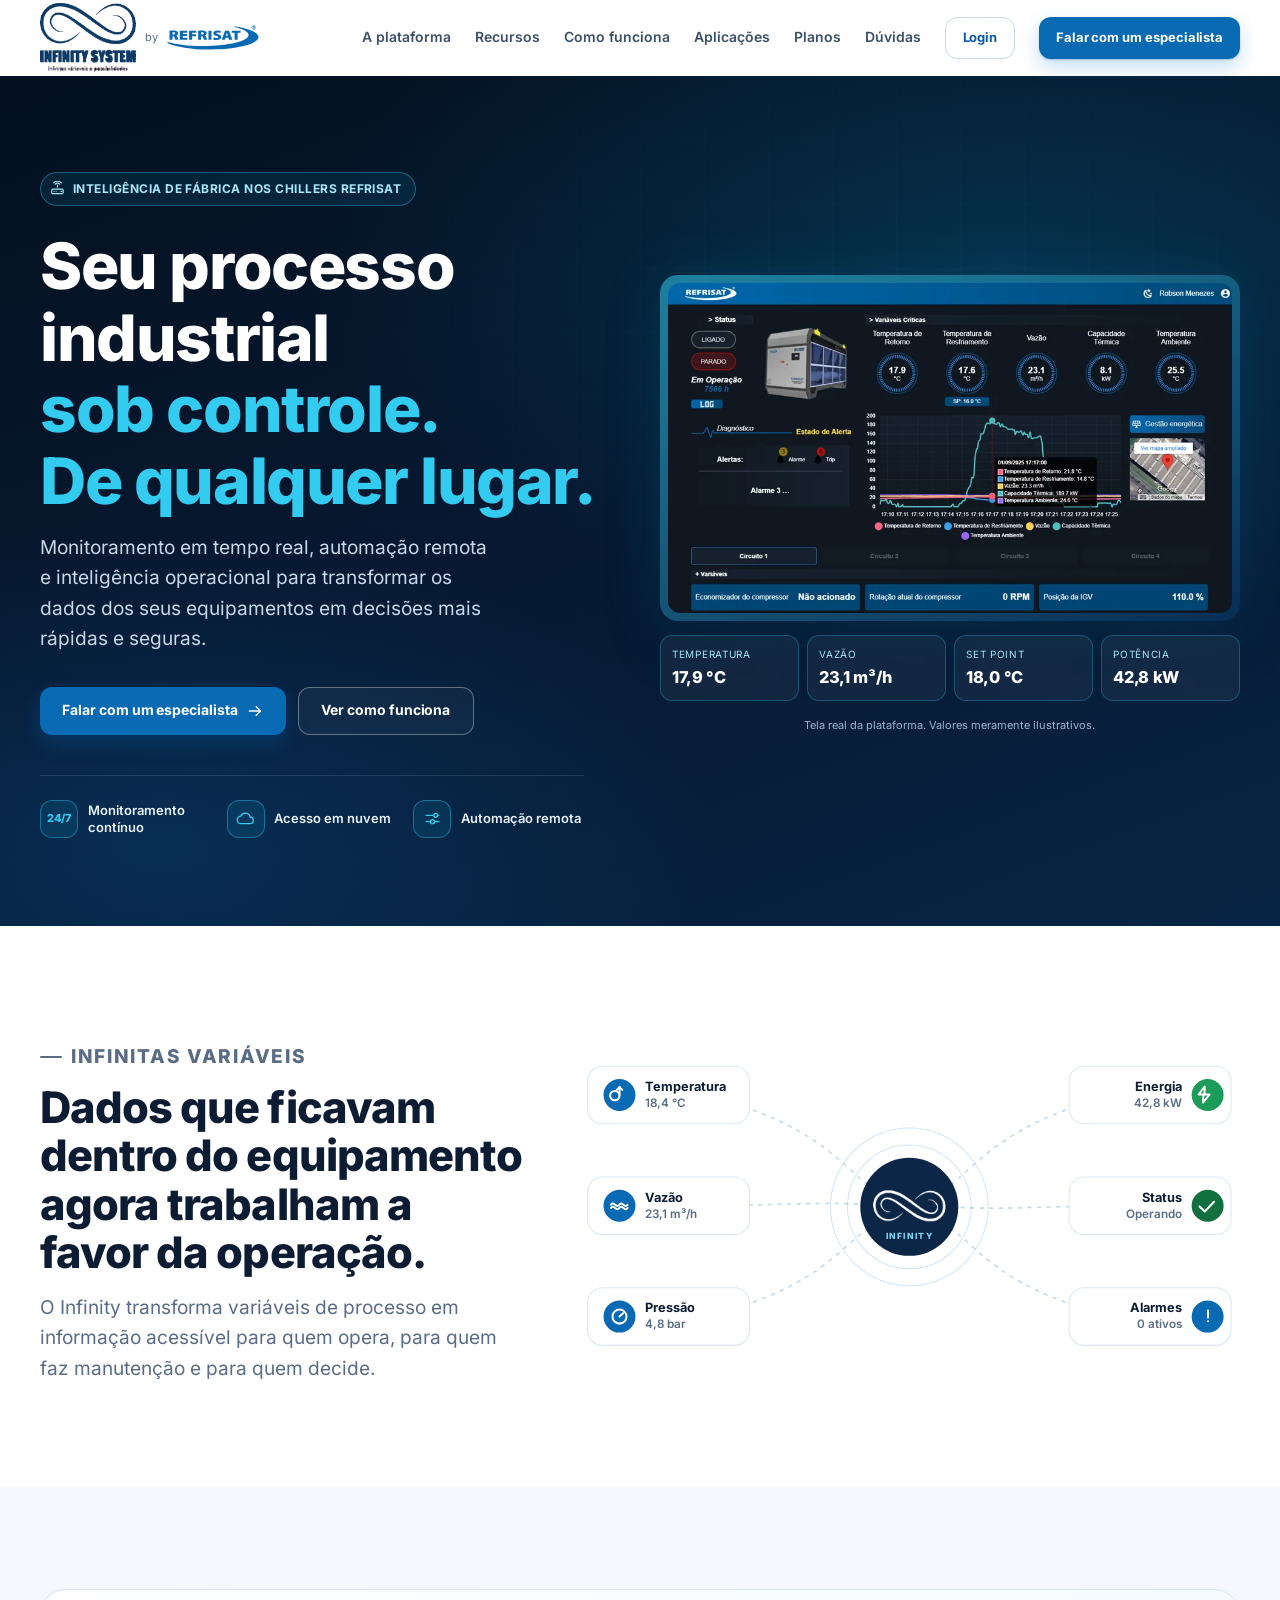
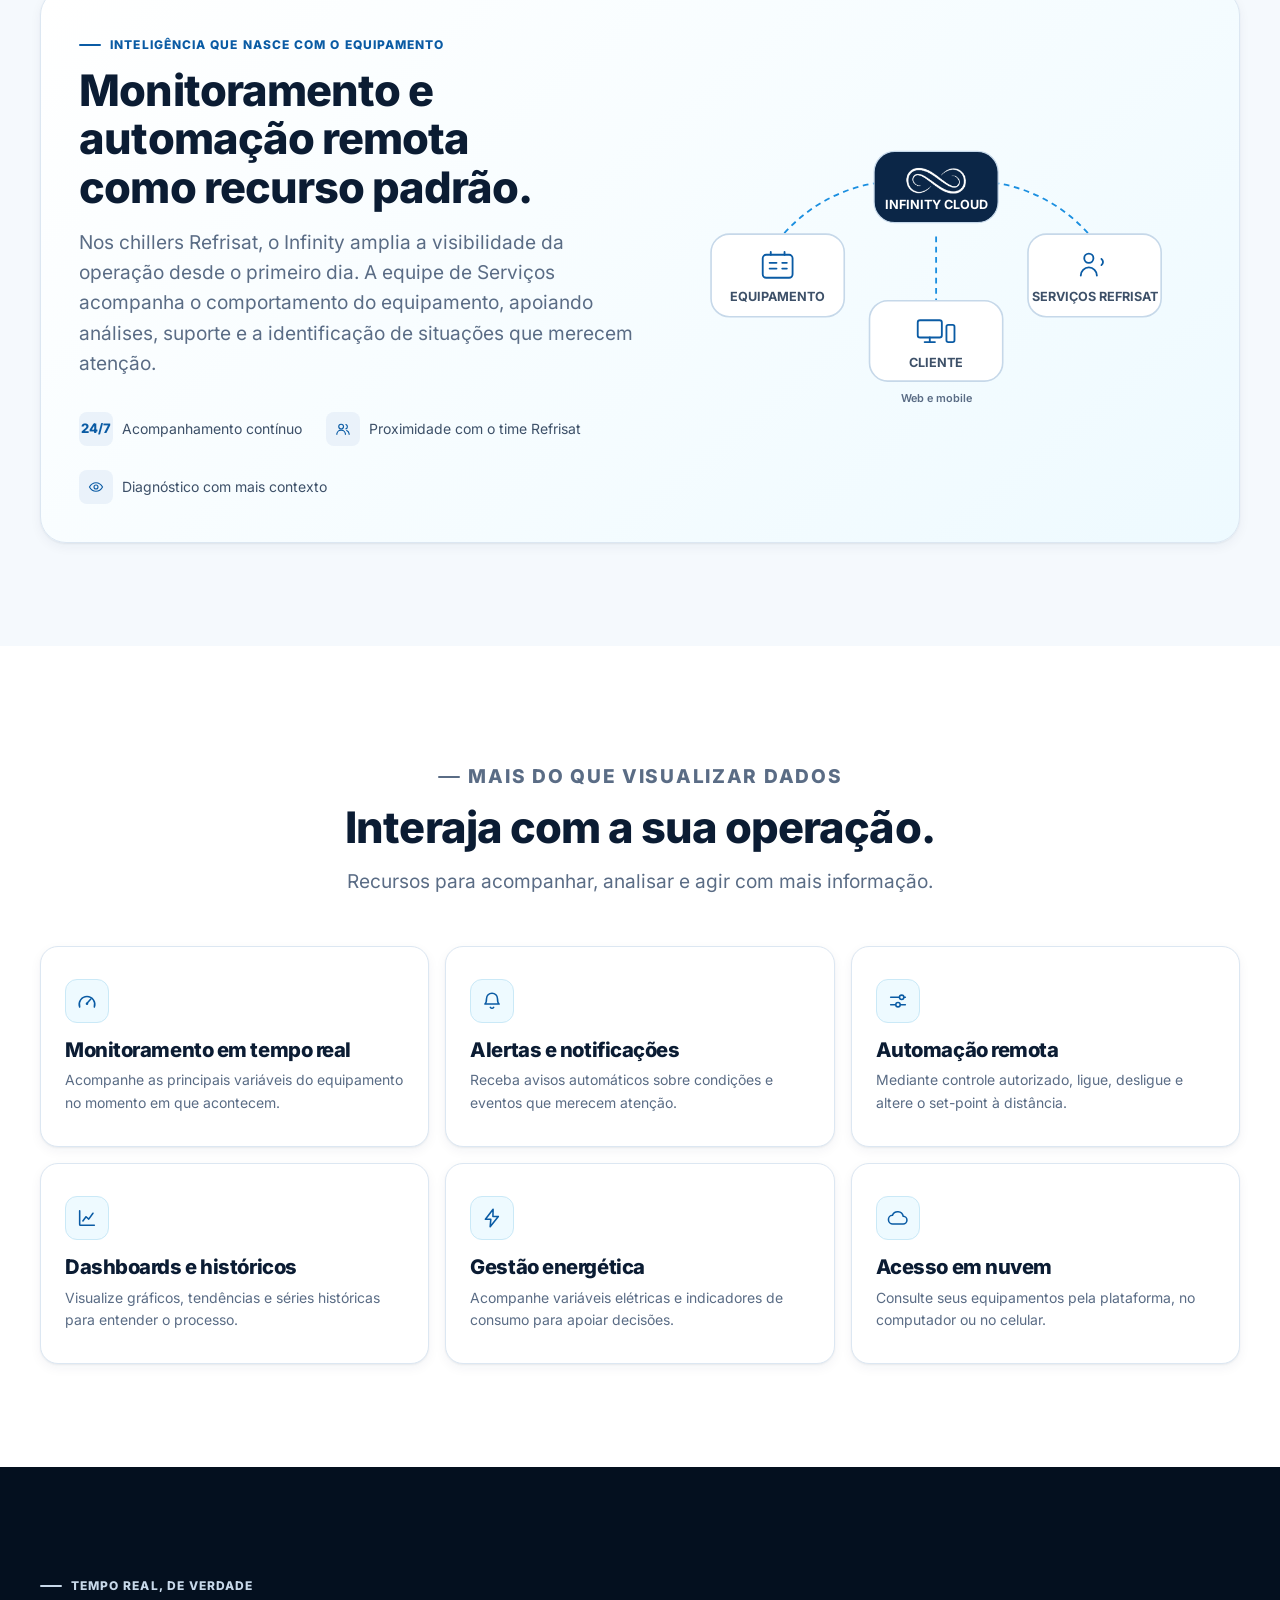
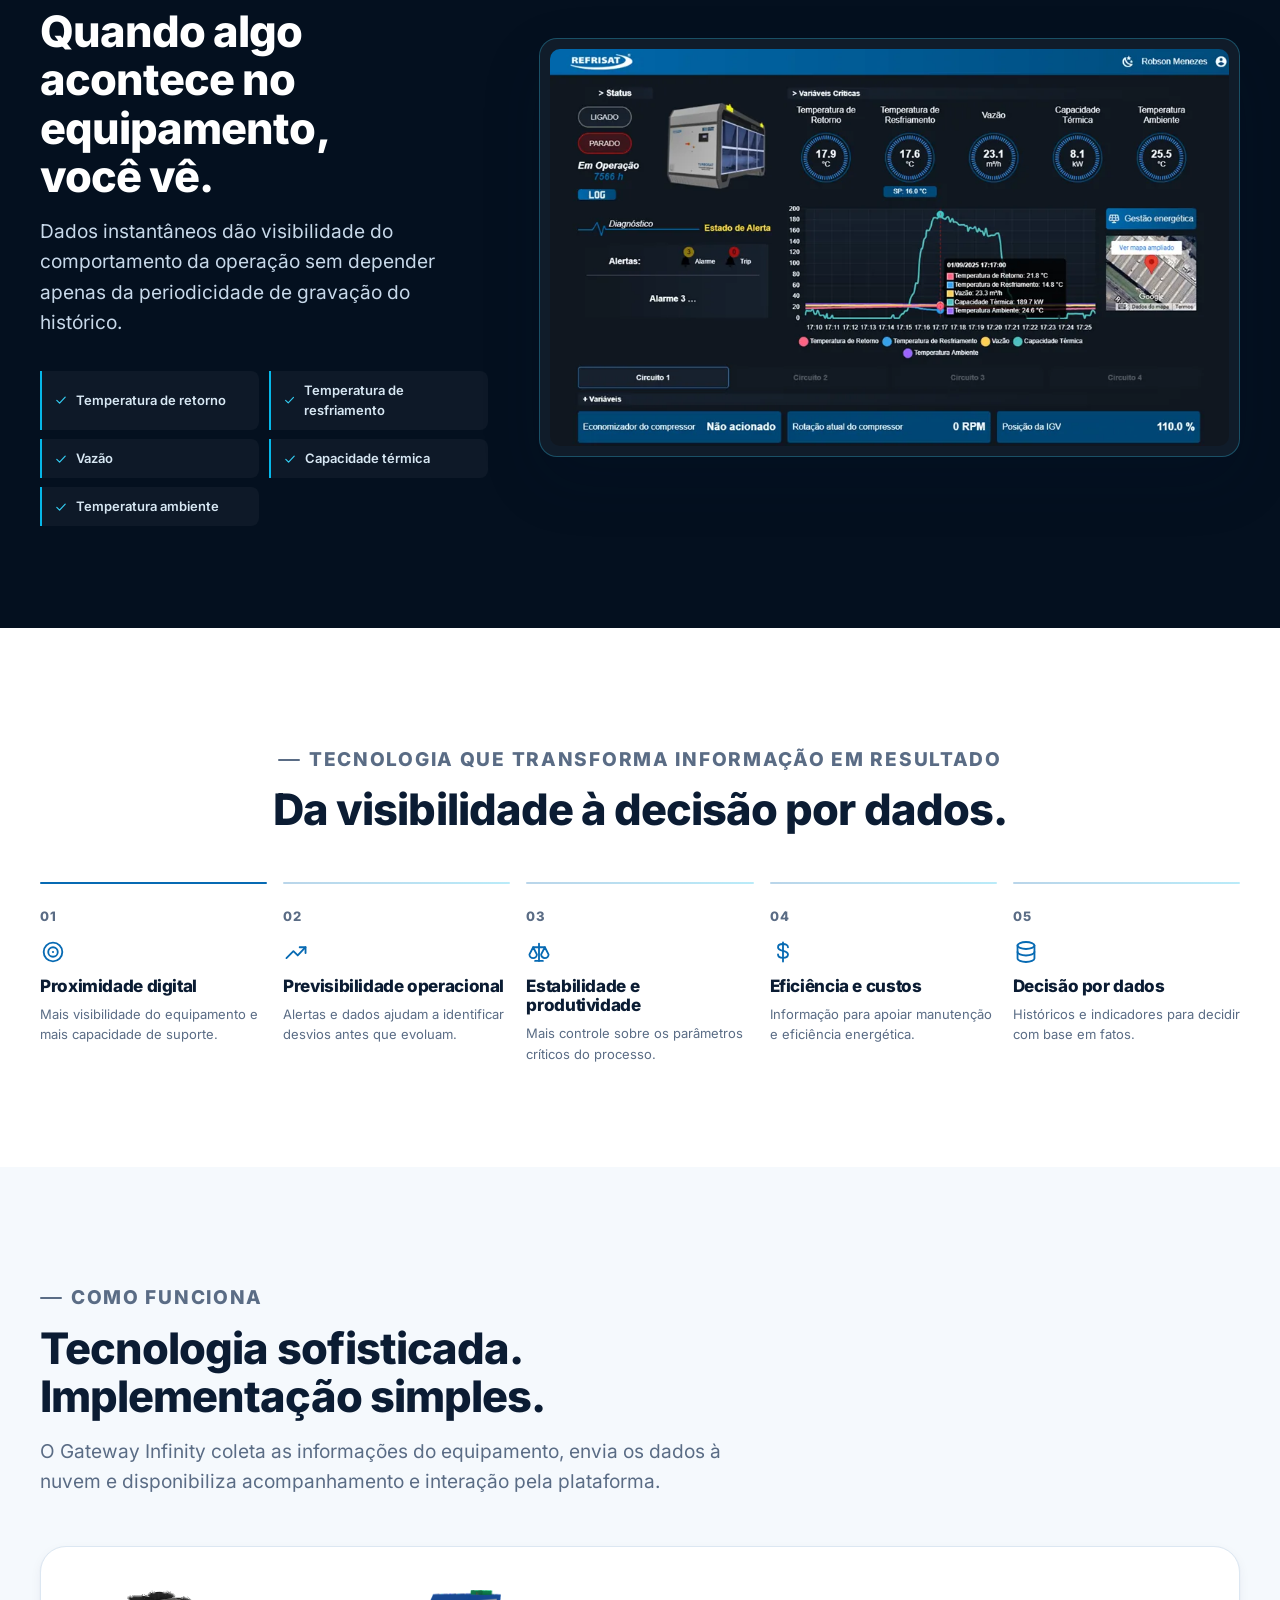
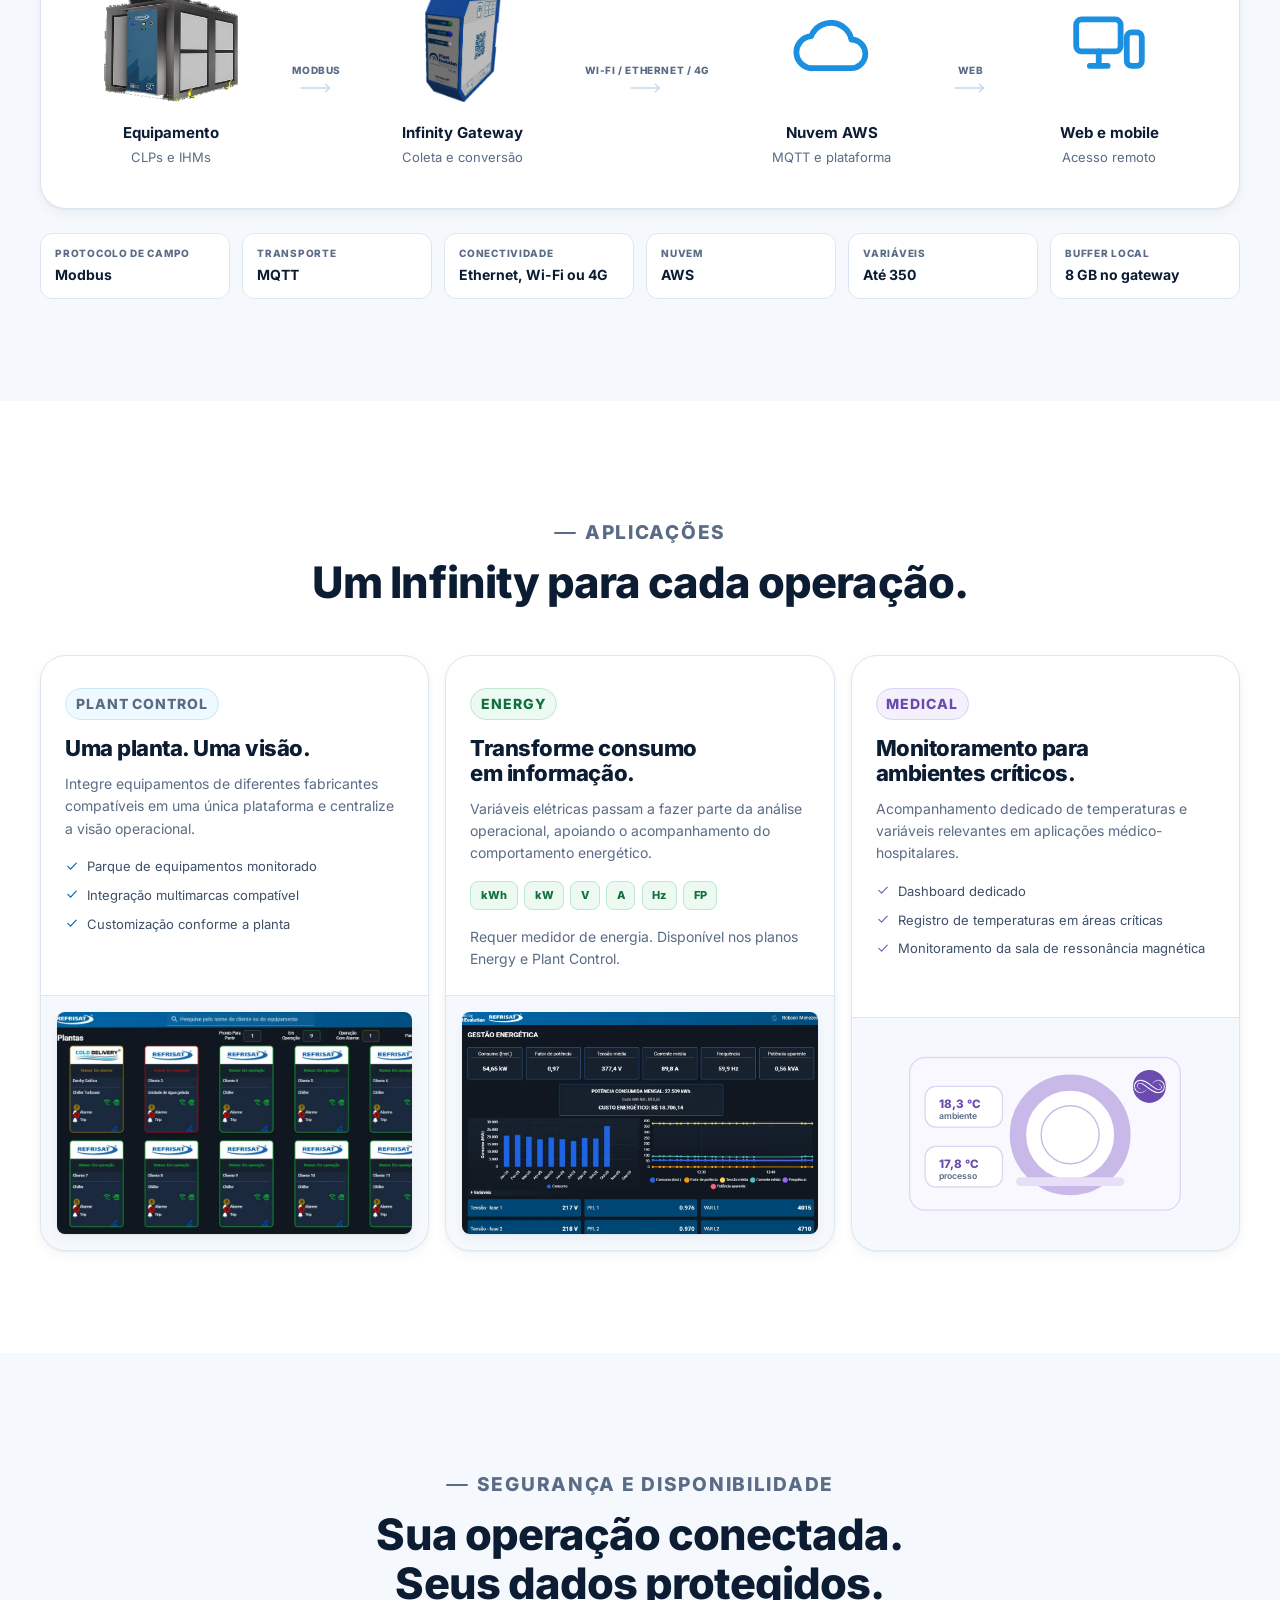
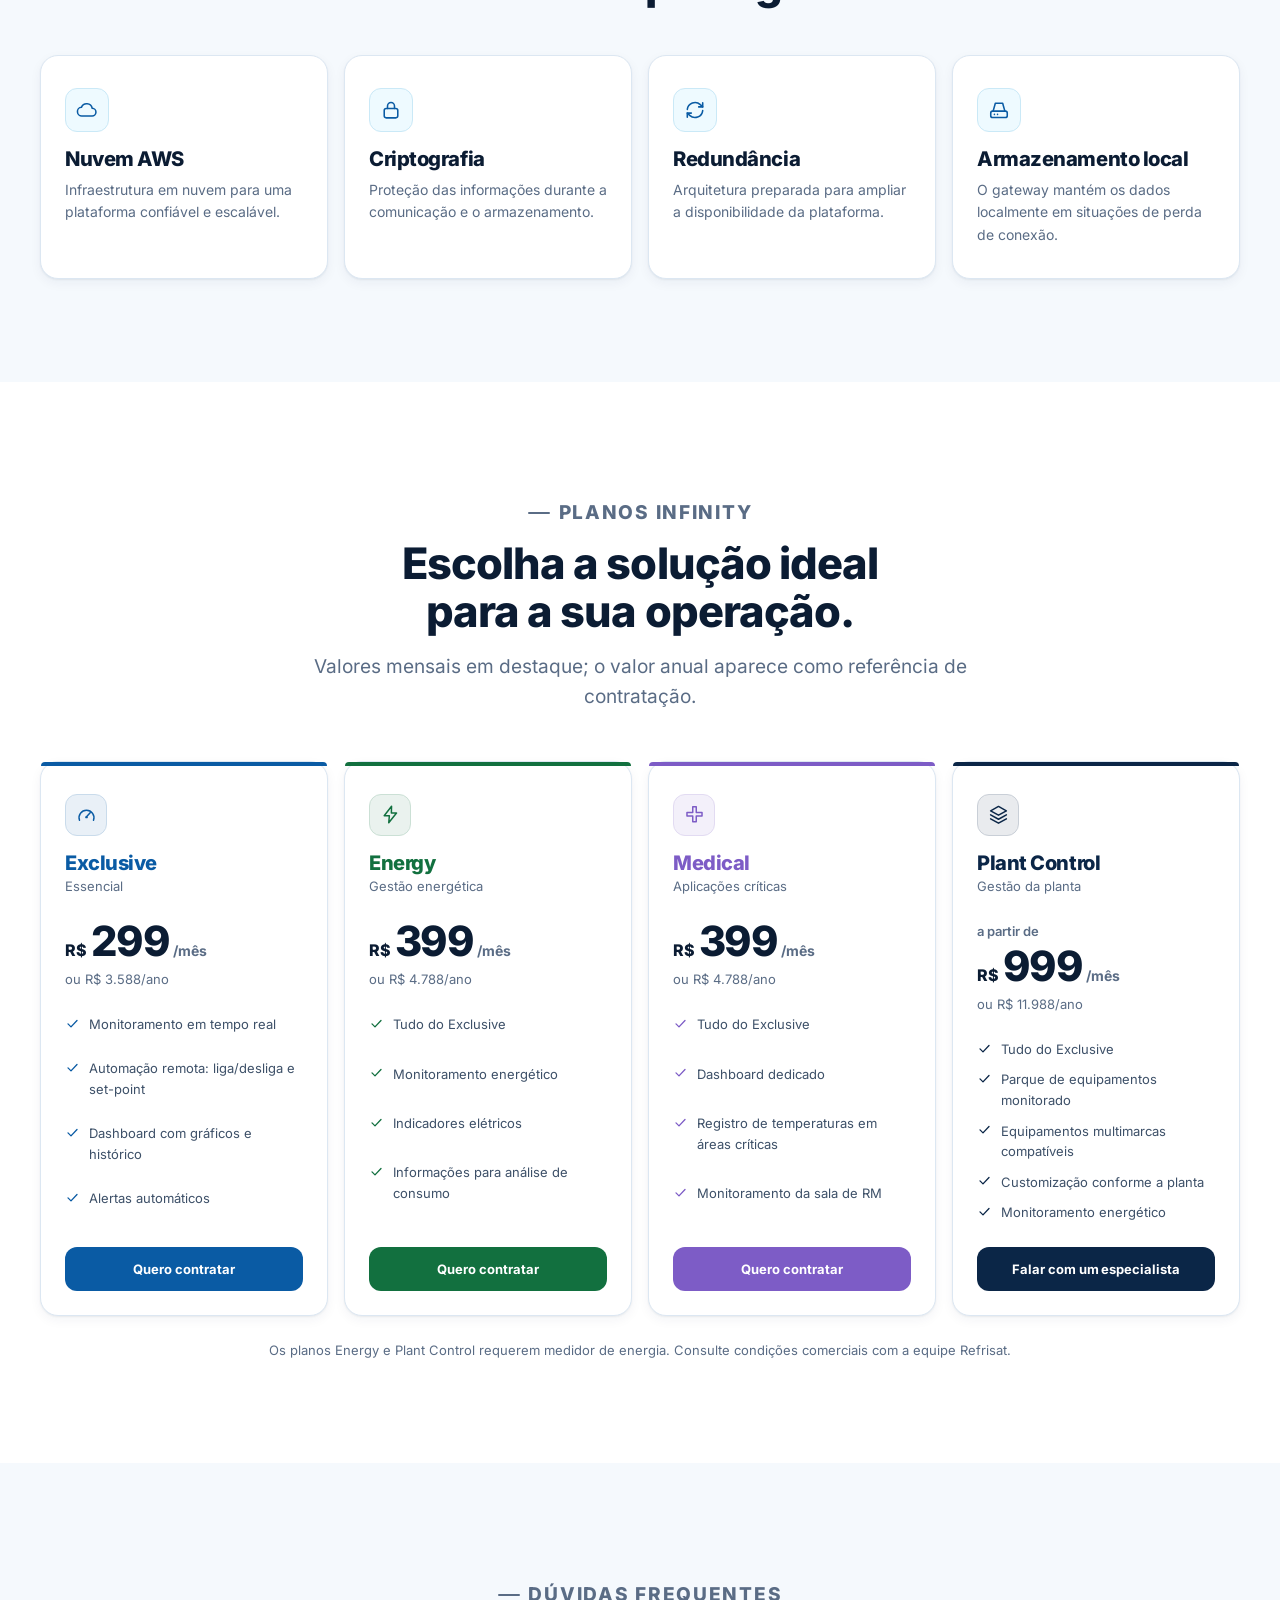
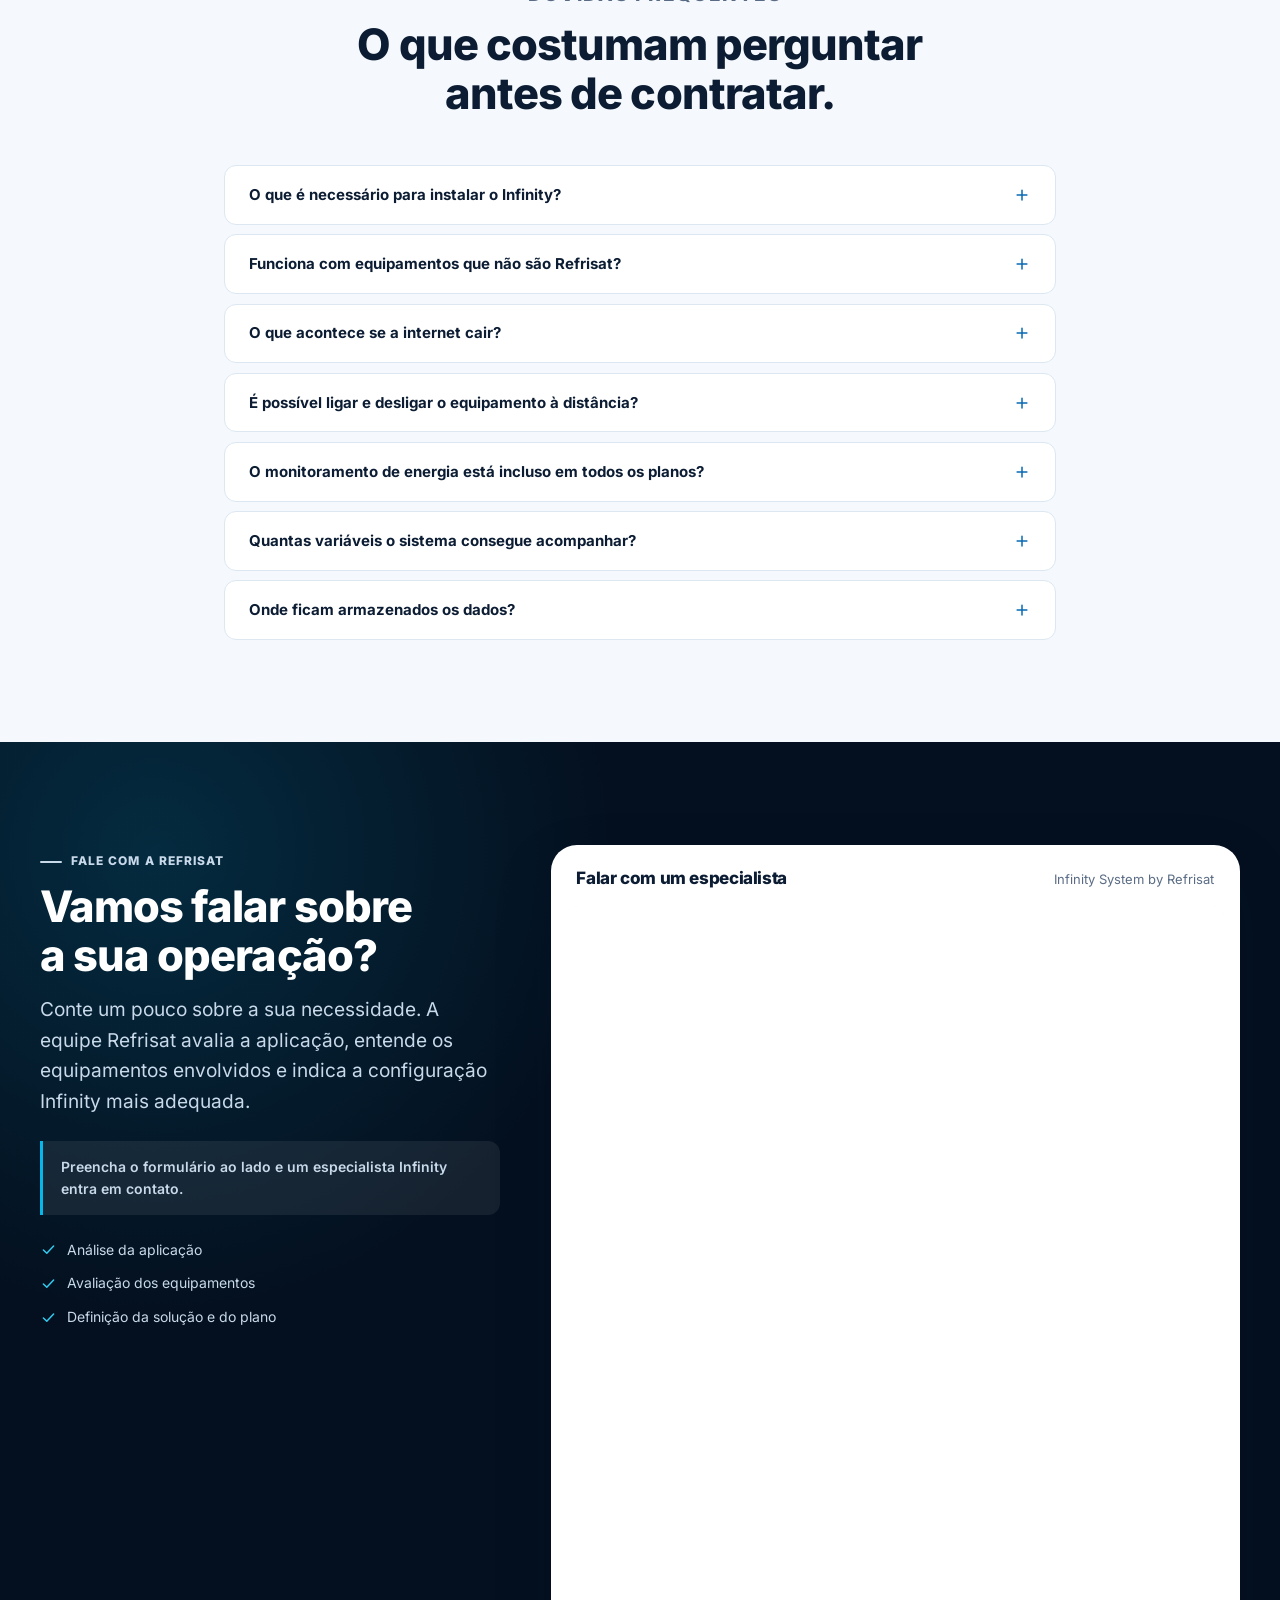
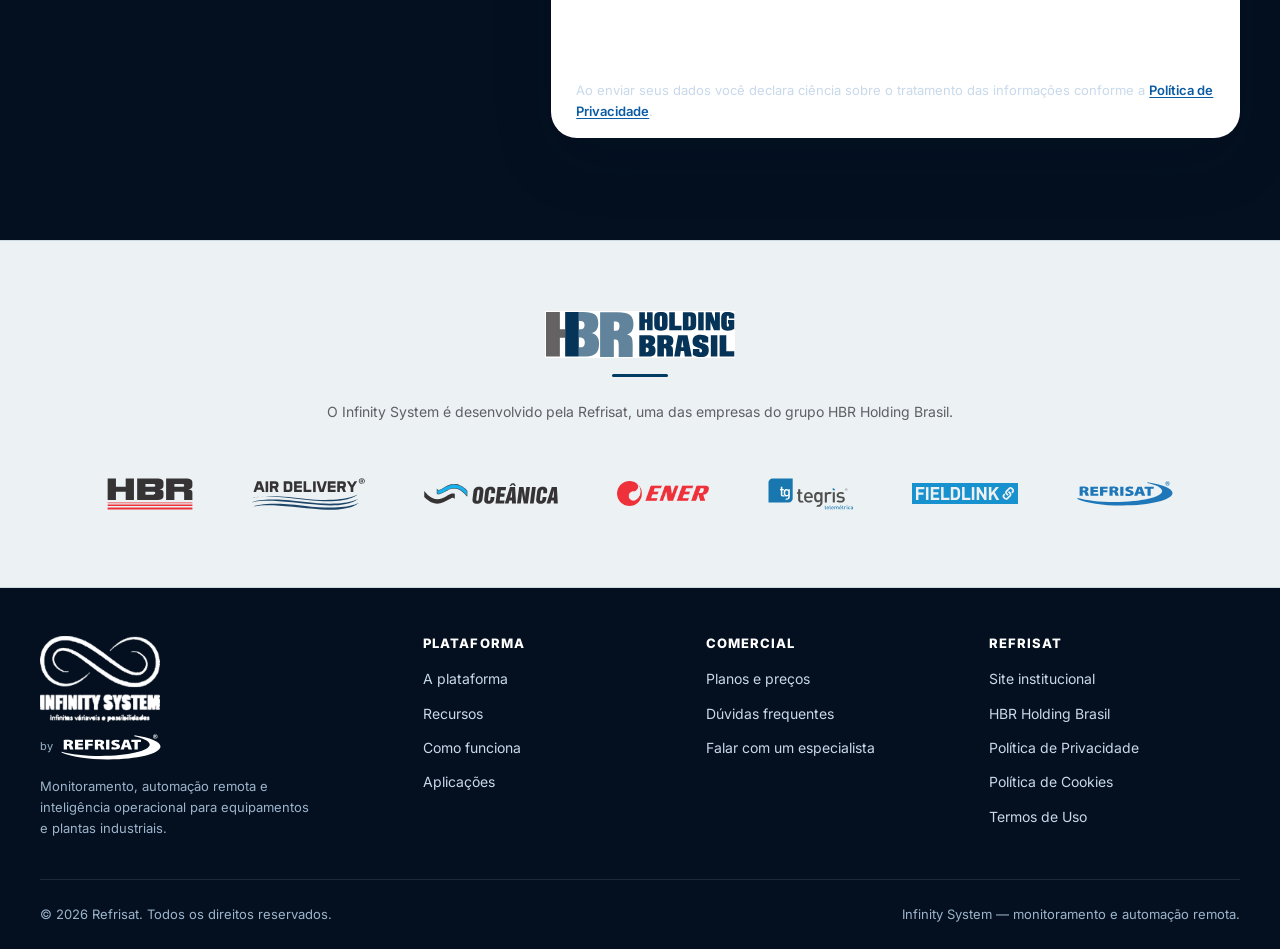
==== commit c1739484: "feat: botão Login no header apontando para a aplicação Infinity Adiciona botão "Login" ao lado de "F" ====
--- a/index.html
+++ b/index.html
@@ -35,6 +35,7 @@
 </head>
 
 <body>
+<span id="topo" tabindex="-1"></span>
 <a class="skip-link" href="#conteudo">Ir para o conteúdo</a>
 
 <!-- ============ Sprite de ícones (um único bloco, reaproveitado) ====== -->
@@ -72,7 +73,7 @@
 </svg>
 
 <!-- ============ Header ============================================== -->
-<header class="site-header" id="topo">
+<header class="site-header">
   <div class="container header-inner">
     <a class="brand" href="#topo" aria-label="Infinity System by Refrisat — início">
       <picture>
@@ -95,10 +96,12 @@
         <li><a href="#aplicacoes">Aplicações</a></li>
         <li><a href="#planos">Planos</a></li>
         <li><a href="#duvidas">Dúvidas</a></li>
+        <li class="mobile-cta"><a class="btn btn-outline btn-block" href="https://infinity-refrisat.com/" target="_blank" rel="noopener">Login</a></li>
         <li class="mobile-cta"><a class="btn btn-primary btn-block js-cta" data-cta="menu_mobile" href="#contato">Falar com um especialista</a></li>
       </ul>
     </nav>
 
+    <a class="btn btn-outline header-login" href="https://infinity-refrisat.com/" target="_blank" rel="noopener">Login</a>
     <a class="btn btn-primary header-cta js-cta" data-cta="header" href="#contato">Falar com um especialista</a>
   </div>
 </header>
--- a/styles.css
+++ b/styles.css
@@ -212,6 +212,7 @@
 .main-nav a:hover::after, .main-nav a[aria-current="true"]::after { transform:scaleX(1); }
 .main-nav a[aria-current="true"] { color:var(--blue-700); }
 .header-cta { flex:none; min-height:42px; padding-inline:1.05rem; font-size:var(--fs-xs); }
+.header-login { flex:none; min-height:42px; padding-inline:1.05rem; font-size:var(--fs-xs); }
 .main-nav .mobile-cta { display:none; }   /* só aparece no menu colapsado */
 
 .nav-toggle {
@@ -640,7 +641,7 @@
   .main-nav a::after { display:none; }
   .main-nav .mobile-cta { display:block; margin-top:var(--sp-4); }
   .main-nav .mobile-cta a { border-bottom:0; padding:0 1.4rem; }
-  .header-cta { display:none; }
+  .header-cta, .header-login { display:none; }
   .nav-toggle { display:flex; }
   .brand-mark { width:88px; } .brand-refrisat { width:82px; }
 }
